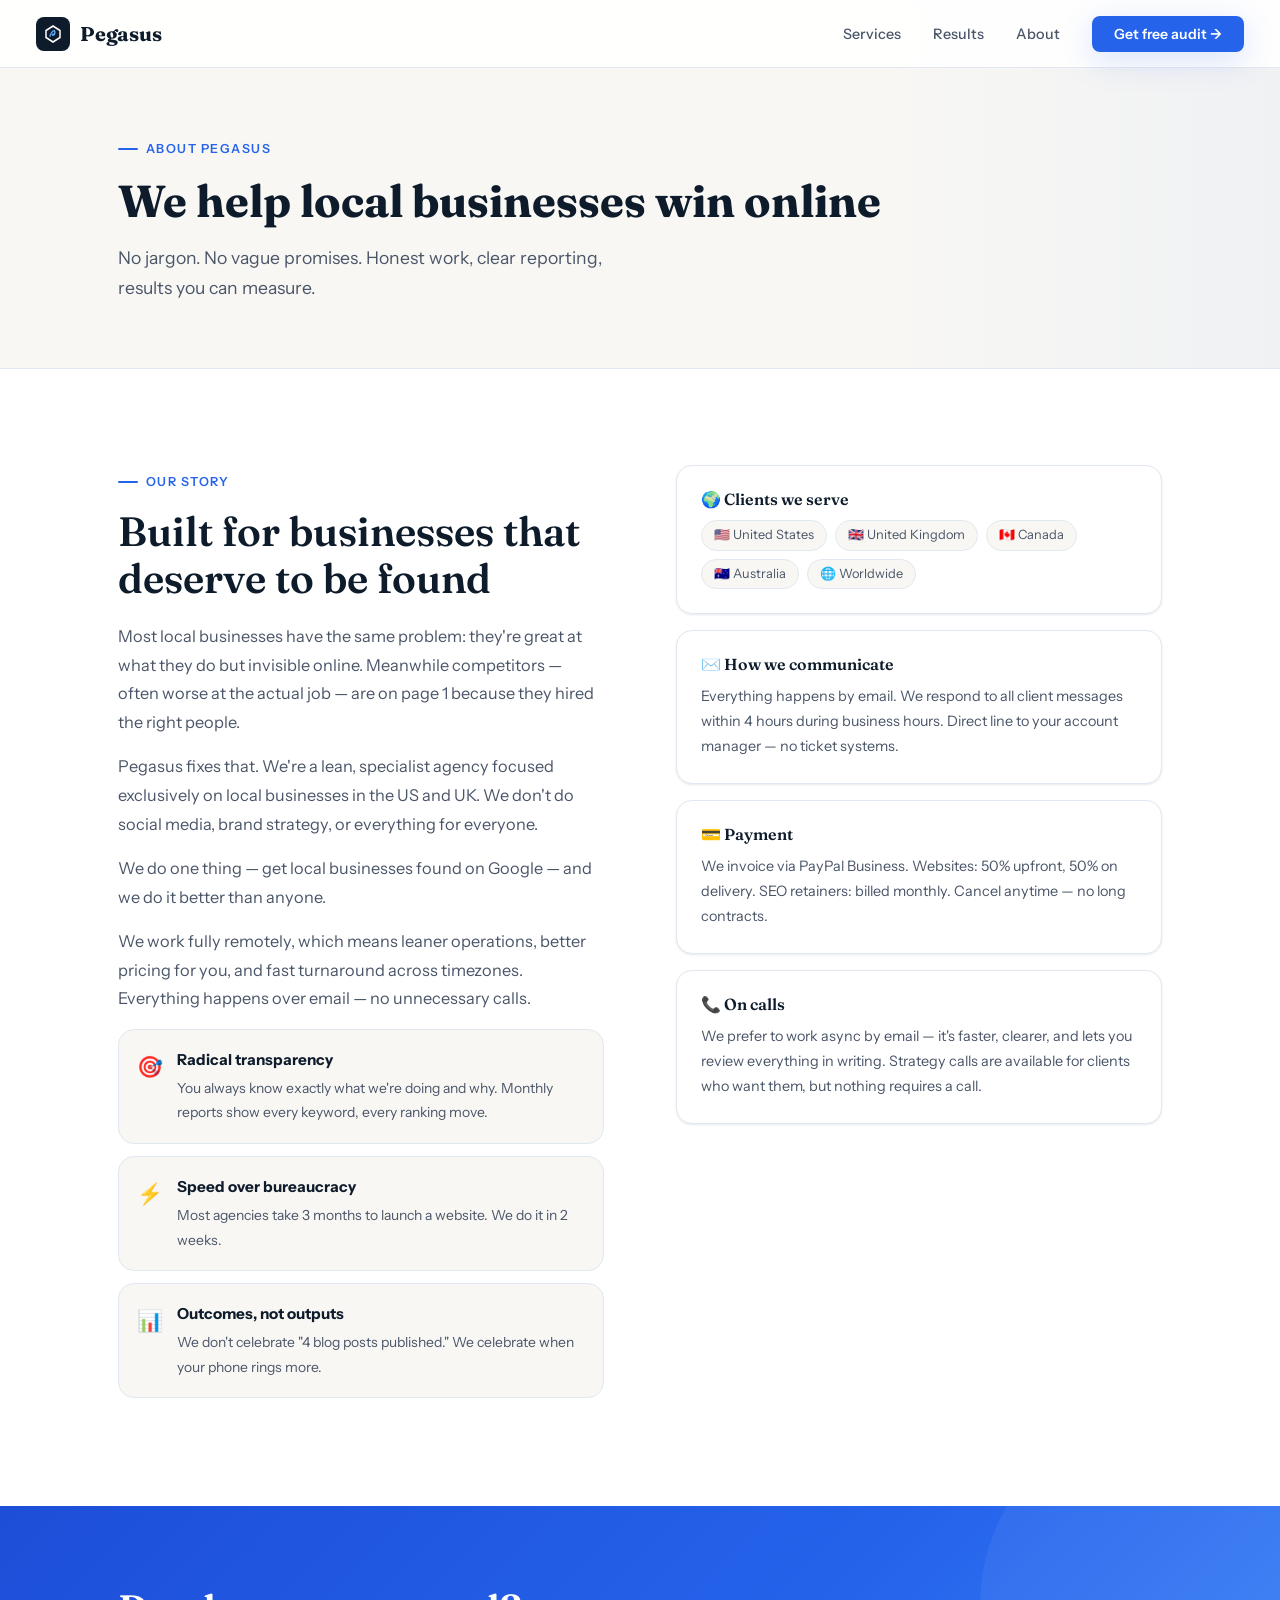
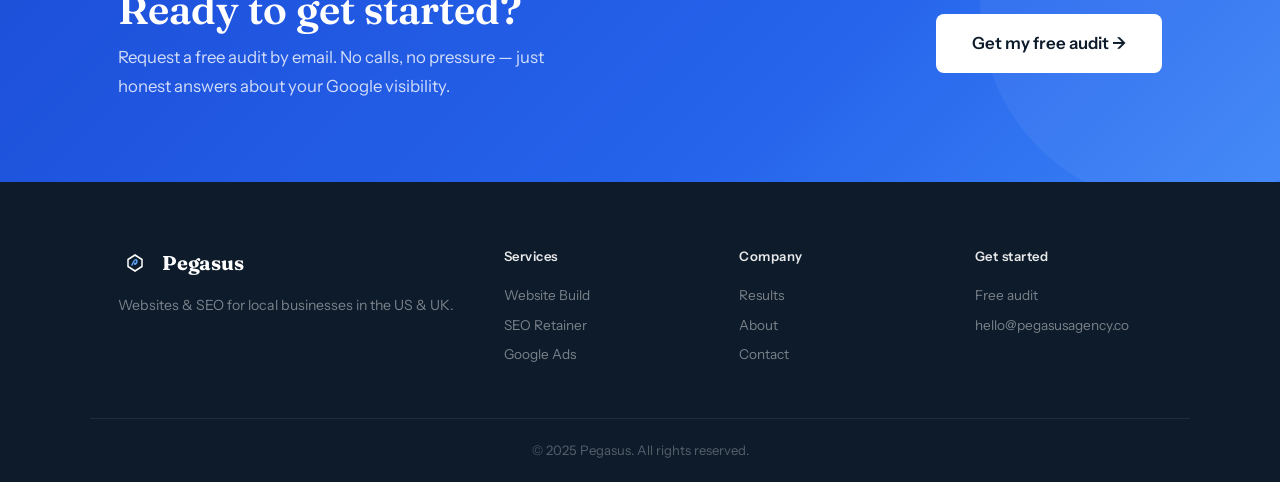
==== about.html @ aa085493 "Add files via upload" ====
<!DOCTYPE html>
<html lang="en">
<head>
  <meta charset="UTF-8" /><meta name="viewport" content="width=device-width, initial-scale=1.0" />
  <title>About — Pegasus</title>
  <link rel="preconnect" href="https://fonts.googleapis.com" /><link rel="preconnect" href="https://fonts.gstatic.com" crossorigin />
  <link href="https://fonts.googleapis.com/css2?family=Fraunces:ital,opsz,wght@0,9..144,400;0,9..144,600;0,9..144,700;1,9..144,400&family=Instrument+Sans:wght@400;500;600;700&display=swap" rel="stylesheet" />
  <link rel="stylesheet" href="css/style.css" />
</head>
<body>
<nav class="nav" id="nav"><a href="index.html" class="nav-logo"><div class="logo-mark"><svg width="20" height="20" viewBox="0 0 20 20" fill="none"><path d="M10 2L17 6.5V13.5L10 18L3 13.5V6.5L10 2Z" stroke="white" stroke-width="1.5" fill="none"/><path d="M7 12C7 12 8.5 8 10 7C11.5 6 12.5 8 11.5 10C10.5 12 9 11.5 10 10" stroke="#60a5fa" stroke-width="1.5" stroke-linecap="round" fill="none"/></svg></div>Pegasus</a><ul class="nav-links"><li><a href="services.html">Services</a></li><li><a href="results.html">Results</a></li><li><a href="about.html">About</a></li><li><a href="contact.html" class="nav-cta">Get free audit →</a></li></ul><button class="nav-burger" id="burger"><span></span><span></span><span></span></button></nav>
<div class="mobile-menu" id="mobileMenu"><a href="services.html">Services</a><a href="results.html">Results</a><a href="about.html">About</a><a href="contact.html">Get free audit →</a></div>

<section class="page-hero"><div class="container"><span class="overline">About Pegasus</span><h1>We help local businesses win online</h1><p>No jargon. No vague promises. Honest work, clear reporting, results you can measure.</p></div></section>

<section class="section"><div class="container">
<div class="about-grid">
  <div class="about-text fade-in">
    <span class="overline">Our story</span>
    <h2>Built for businesses that deserve to be found</h2>
    <p>Most local businesses have the same problem: they're great at what they do but invisible online. Meanwhile competitors — often worse at the actual job — are on page 1 because they hired the right people.</p>
    <p>Pegasus fixes that. We're a lean, specialist agency focused exclusively on local businesses in the US and UK. We don't do social media, brand strategy, or everything for everyone.</p>
    <p>We do one thing — get local businesses found on Google — and we do it better than anyone.</p>
    <p>We work fully remotely, which means leaner operations, better pricing for you, and fast turnaround across timezones. Everything happens over email — no unnecessary calls.</p>
    <div class="value-card"><div class="value-icon">🎯</div><div><strong>Radical transparency</strong><p>You always know exactly what we're doing and why. Monthly reports show every keyword, every ranking move.</p></div></div>
    <div class="value-card"><div class="value-icon">⚡</div><div><strong>Speed over bureaucracy</strong><p>Most agencies take 3 months to launch a website. We do it in 2 weeks.</p></div></div>
    <div class="value-card"><div class="value-icon">📊</div><div><strong>Outcomes, not outputs</strong><p>We don't celebrate "4 blog posts published." We celebrate when your phone rings more.</p></div></div>
  </div>
  <div class="about-cards fade-in">
    <div class="about-info-card"><h3>🌍 Clients we serve</h3><div class="loc-tags"><span class="loc-tag">🇺🇸 United States</span><span class="loc-tag">🇬🇧 United Kingdom</span><span class="loc-tag">🇨🇦 Canada</span><span class="loc-tag">🇦🇺 Australia</span><span class="loc-tag">🌐 Worldwide</span></div></div>
    <div class="about-info-card"><h3>✉️ How we communicate</h3><p>Everything happens by email. We respond to all client messages within 4 hours during business hours. Direct line to your account manager — no ticket systems.</p></div>
    <div class="about-info-card"><h3>💳 Payment</h3><p>We invoice via PayPal Business. Websites: 50% upfront, 50% on delivery. SEO retainers: billed monthly. Cancel anytime — no long contracts.</p></div>
    <div class="about-info-card"><h3>📞 On calls</h3><p>We prefer to work async by email — it's faster, clearer, and lets you review everything in writing. Strategy calls are available for clients who want them, but nothing requires a call.</p></div>
  </div>
</div>
</div></section>

<section class="cta-section"><div class="container cta-inner"><div class="cta-text"><h2>Ready to get started?</h2><p>Request a free audit by email. No calls, no pressure — just honest answers about your Google visibility.</p></div><a href="contact.html" class="btn btn-white btn-lg">Get my free audit →</a></div></section>
<footer class="footer"><div class="container footer-inner"><div class="footer-brand"><a href="index.html" class="nav-logo"><div class="logo-mark"><svg width="20" height="20" viewBox="0 0 20 20" fill="none"><path d="M10 2L17 6.5V13.5L10 18L3 13.5V6.5L10 2Z" stroke="white" stroke-width="1.5" fill="none"/><path d="M7 12C7 12 8.5 8 10 7C11.5 6 12.5 8 11.5 10C10.5 12 9 11.5 10 10" stroke="#60a5fa" stroke-width="1.5" stroke-linecap="round" fill="none"/></svg></div>Pegasus</a><p style="margin-top:12px;">Websites &amp; SEO for local businesses in the US &amp; UK.</p></div><div class="footer-col"><strong>Services</strong><a href="services.html#website">Website Build</a><a href="services.html#seo">SEO Retainer</a><a href="services.html#ads">Google Ads</a></div><div class="footer-col"><strong>Company</strong><a href="results.html">Results</a><a href="about.html">About</a><a href="contact.html">Contact</a></div><div class="footer-col"><strong>Get started</strong><a href="contact.html">Free audit</a><a href="mailto:hello@pegasusagency.co">hello@pegasusagency.co</a></div></div><div class="footer-bottom"><p>© 2025 Pegasus. All rights reserved.</p></div></footer>
<script src="js/main.js"></script>
</body></html>
---- css/style.css ----
/* ============================================
   PEGASUS — Complete Redesign
   Direction: Clean editorial / SaaS-grade trust
   Fonts: Fraunces (display) + Instrument Sans (body)
   Palette: White base, deep navy, electric blue
============================================ */

:root {
  /* Core palette */
  --white:   #ffffff;
  --off:     #f8f7f4;
  --off2:    #f0efe9;
  --navy:    #0d1b2a;
  --navy2:   #1a2d42;
  --navy3:   #243b55;
  --blue:    #2563eb;
  --blue-l:  #3b82f6;
  --blue-d:  #1d4ed8;
  --blue-bg: #eff6ff;
  --text:    #0d1b2a;
  --text2:   #4a5568;
  --text3:   #718096;
  --border:  #e2e8f0;
  --border2: #cbd5e0;
  --green:   #059669;
  --green-bg:#ecfdf5;

  /* Typography */
  --head: 'Fraunces', Georgia, serif;
  --body: 'Instrument Sans', 'DM Sans', sans-serif;

  /* Spacing / shape */
  --r:   8px;
  --r-lg:16px;
  --r-xl:24px;
  --nav-h: 68px;
  --max: 1100px;

  /* Shadows */
  --shadow-sm: 0 1px 3px rgba(13,27,42,0.06), 0 1px 2px rgba(13,27,42,0.04);
  --shadow:    0 4px 16px rgba(13,27,42,0.08), 0 2px 6px rgba(13,27,42,0.04);
  --shadow-lg: 0 20px 48px rgba(13,27,42,0.12), 0 8px 16px rgba(13,27,42,0.06);
  --shadow-blue: 0 8px 32px rgba(37,99,235,0.18);
}

*, *::before, *::after { box-sizing: border-box; margin: 0; padding: 0; }
html { scroll-behavior: smooth; }
body {
  background: var(--white);
  color: var(--text);
  font-family: var(--body);
  font-size: 16px;
  line-height: 1.6;
  -webkit-font-smoothing: antialiased;
  overflow-x: hidden;
}

h1,h2,h3,h4 { font-family: var(--head); font-weight: 600; line-height: 1.15; color: var(--navy); }
h1 { font-size: clamp(2.6rem, 5vw, 4rem); font-weight: 700; }
h2 { font-size: clamp(1.9rem, 3.2vw, 2.6rem); }
h3 { font-size: 1.15rem; font-weight: 600; }
p  { color: var(--text2); line-height: 1.75; }
a  { color: inherit; text-decoration: none; }
ul { list-style: none; }
em { font-style: italic; color: var(--blue); }

.container { max-width: var(--max); margin: 0 auto; padding: 0 28px; }
.section    { padding: 96px 0; }
.overline {
  display: inline-flex; align-items: center; gap: 8px;
  font-family: var(--body); font-size: 0.78rem; font-weight: 600;
  letter-spacing: 0.12em; text-transform: uppercase;
  color: var(--blue); margin-bottom: 16px;
}
.overline::before {
  content: ''; display: block; width: 20px; height: 2px;
  background: var(--blue); border-radius: 2px;
}

/* ========================
   NAV
======================== */
.nav {
  position: fixed; top: 0; left: 0; right: 0; z-index: 100;
  height: var(--nav-h);
  display: flex; align-items: center; justify-content: space-between;
  padding: 0 36px;
  background: rgba(255,255,255,0.9);
  backdrop-filter: blur(16px);
  border-bottom: 1px solid var(--border);
  transition: box-shadow 0.3s;
}
.nav.scrolled { box-shadow: var(--shadow); }

.nav-logo {
  display: flex; align-items: center; gap: 10px;
  font-family: var(--head); font-size: 1.25rem; font-weight: 700;
  color: var(--navy); letter-spacing: -0.01em;
}
.logo-mark {
  width: 34px; height: 34px;
  background: var(--navy);
  border-radius: 8px;
  display: flex; align-items: center; justify-content: center;
}

.nav-links {
  display: flex; align-items: center; gap: 32px;
}
.nav-links a {
  font-size: 0.9rem; font-weight: 500; color: var(--text2);
  transition: color 0.2s; padding: 4px 0;
  position: relative;
}
.nav-links a::after {
  content: ''; position: absolute; bottom: -2px; left: 0; right: 0;
  height: 2px; background: var(--blue); border-radius: 2px;
  transform: scaleX(0); transition: transform 0.2s;
}
.nav-links a:hover { color: var(--navy); }
.nav-links a:hover::after { transform: scaleX(1); }

.nav-cta {
  background: var(--blue) !important;
  color: #fff !important;
  font-weight: 600 !important;
  padding: 9px 22px !important;
  border-radius: var(--r) !important;
  font-size: 0.88rem !important;
  transition: background 0.2s, transform 0.15s, box-shadow 0.2s !important;
  box-shadow: var(--shadow-blue);
}
.nav-cta:hover {
  background: var(--blue-d) !important;
  transform: translateY(-1px) !important;
  box-shadow: 0 12px 40px rgba(37,99,235,0.25) !important;
}
.nav-cta::after { display: none !important; }

.nav-burger {
  display: none; flex-direction: column; gap: 5px;
  background: none; border: none; cursor: pointer; padding: 6px;
}
.nav-burger span { display: block; width: 22px; height: 1.5px; background: var(--navy); transition: all 0.3s; }

.mobile-menu {
  position: fixed; top: var(--nav-h); left: 0; right: 0; z-index: 99;
  background: var(--white); border-bottom: 1px solid var(--border);
  padding: 16px 28px 24px;
  transform: translateY(-110%); opacity: 0;
  transition: all 0.3s; pointer-events: none;
}
.mobile-menu.open { transform: translateY(0); opacity: 1; pointer-events: auto; }
.mobile-menu a {
  display: block; padding: 12px 0; font-size: 1rem; font-weight: 500;
  color: var(--text2); border-bottom: 1px solid var(--border); transition: color 0.2s;
}
.mobile-menu a:last-child { border: none; color: var(--blue); font-weight: 600; }

/* ========================
   BUTTONS
======================== */
.btn {
  display: inline-flex; align-items: center; gap: 6px;
  font-family: var(--body); font-size: 0.95rem; font-weight: 600;
  padding: 13px 28px; border-radius: var(--r);
  cursor: pointer; transition: all 0.2s; border: none; white-space: nowrap;
}
.btn-primary {
  background: var(--blue); color: #fff;
  box-shadow: var(--shadow-blue);
}
.btn-primary:hover {
  background: var(--blue-d); transform: translateY(-2px);
  box-shadow: 0 12px 40px rgba(37,99,235,0.28);
}
.btn-outline {
  background: transparent; color: var(--navy);
  border: 1.5px solid var(--border2);
}
.btn-outline:hover { border-color: var(--blue); color: var(--blue); background: var(--blue-bg); }
.btn-lg { padding: 16px 36px; font-size: 1.05rem; }
.btn-white { background: var(--white); color: var(--navy); }
.btn-white:hover { background: var(--off); transform: translateY(-1px); box-shadow: var(--shadow); }

/* ========================
   HERO
======================== */
.hero {
  padding-top: var(--nav-h);
  background: var(--white);
  position: relative;
  overflow: hidden;
}

/* Subtle dot-grid background */
.hero::before {
  content: '';
  position: absolute; inset: 0;
  background-image: radial-gradient(circle, #cbd5e0 1px, transparent 1px);
  background-size: 28px 28px;
  opacity: 0.45;
  pointer-events: none;
}

/* Blue glow top-right */
.hero::after {
  content: '';
  position: absolute; top: -120px; right: -80px;
  width: 560px; height: 560px;
  background: radial-gradient(circle, rgba(37,99,235,0.07) 0%, transparent 70%);
  pointer-events: none;
}

.hero-inner {
  position: relative; z-index: 1;
  display: grid; grid-template-columns: 1fr 1fr;
  gap: 64px; align-items: center;
  padding: 80px 0 96px;
}

.hero-left {}

.hero-badge {
  display: inline-flex; align-items: center; gap: 8px;
  background: var(--green-bg);
  border: 1px solid rgba(5,150,105,0.2);
  color: var(--green);
  font-size: 0.8rem; font-weight: 600;
  padding: 5px 12px; border-radius: 100px;
  margin-bottom: 28px;
  animation: fadeUp 0.5s ease both;
}
.badge-pulse {
  width: 7px; height: 7px; border-radius: 50%; background: var(--green);
  animation: pulse-dot 2s ease-in-out infinite;
}
@keyframes pulse-dot { 0%,100%{opacity:1;transform:scale(1)} 50%{opacity:0.5;transform:scale(0.8)} }

.hero-h1 {
  margin-bottom: 20px;
  animation: fadeUp 0.5s ease 0.08s both;
  letter-spacing: -0.02em;
}
.hero-h1 .line-accent {
  color: var(--blue);
  display: block;
}

.hero-sub {
  font-size: 1.12rem; color: var(--text2); line-height: 1.8;
  margin-bottom: 36px; max-width: 460px;
  animation: fadeUp 0.5s ease 0.16s both;
}

.hero-actions {
  display: flex; align-items: center; gap: 14px; flex-wrap: wrap;
  margin-bottom: 48px;
  animation: fadeUp 0.5s ease 0.24s both;
}

.hero-trust {
  display: flex; align-items: center; gap: 12px;
  animation: fadeUp 0.5s ease 0.32s both;
}
.trust-faces {
  display: flex;
}
.trust-face {
  width: 30px; height: 30px; border-radius: 50%;
  border: 2px solid var(--white);
  background: var(--off2);
  display: flex; align-items: center; justify-content: center;
  font-size: 0.7rem; font-weight: 700; color: var(--navy3);
  margin-left: -8px;
}
.trust-face:first-child { margin-left: 0; }
.trust-text { font-size: 0.84rem; color: var(--text3); }
.trust-text strong { color: var(--navy); }
.trust-stars { color: #f59e0b; font-size: 0.78rem; letter-spacing: 1px; }

/* Hero right: fake browser mockup */
.hero-right {
  animation: fadeUp 0.5s ease 0.2s both;
}

.browser-mockup {
  background: var(--white);
  border: 1px solid var(--border);
  border-radius: var(--r-xl);
  box-shadow: var(--shadow-lg);
  overflow: hidden;
}
.browser-bar {
  background: var(--off2);
  padding: 12px 16px;
  display: flex; align-items: center; gap: 10px;
  border-bottom: 1px solid var(--border);
}
.browser-dots { display: flex; gap: 6px; }
.browser-dots span {
  width: 11px; height: 11px; border-radius: 50%;
}
.browser-dots span:nth-child(1) { background: #fc5f5a; }
.browser-dots span:nth-child(2) { background: #fdbc40; }
.browser-dots span:nth-child(3) { background: #33c748; }
.browser-url {
  flex: 1; background: var(--white);
  border: 1px solid var(--border); border-radius: 6px;
  padding: 5px 12px; font-size: 0.78rem; color: var(--text3);
  font-family: var(--body);
}

.browser-content { padding: 0; }

/* Google SERP preview inside browser */
.serp {
  padding: 20px 20px 8px;
}
.serp-search-bar {
  display: flex; align-items: center; gap: 10px;
  background: var(--white); border: 2px solid var(--blue);
  border-radius: 100px; padding: 9px 18px; margin-bottom: 20px;
  box-shadow: 0 2px 8px rgba(37,99,235,0.12);
}
.serp-search-icon { color: var(--blue); font-size: 0.9rem; }
.serp-search-text { font-size: 0.88rem; color: var(--navy); font-weight: 500; }

.serp-label { font-size: 0.72rem; color: var(--text3); margin-bottom: 10px; font-family: var(--body); }

.serp-result {
  padding: 12px 0;
  border-bottom: 1px solid var(--off2);
  position: relative;
}
.serp-result:last-child { border-bottom: none; }
.serp-result-num { 
  position: absolute; right: 0; top: 14px;
  font-size: 0.75rem; font-weight: 700; color: var(--text3);
  font-family: var(--body);
}
.serp-url { font-size: 0.72rem; color: var(--text3); margin-bottom: 3px; }
.serp-title { font-size: 0.9rem; font-weight: 600; color: var(--blue); margin-bottom: 4px; line-height: 1.3; }
.serp-snippet { font-size: 0.77rem; color: var(--text3); line-height: 1.5; }
.serp-result.serp-result--you .serp-title { color: var(--green); }
.serp-result.serp-result--you { background: var(--green-bg); margin: 0 -20px; padding: 12px 20px; border-radius: 8px; border: none; }
.serp-result--you .serp-result-num { color: var(--green); }
.you-badge {
  display: inline-block; background: var(--green); color: #fff;
  font-size: 0.65rem; font-weight: 700; padding: 1px 7px; border-radius: 4px;
  margin-left: 6px; vertical-align: middle;
}

/* Stats strip below browser */
.hero-stats {
  display: grid; grid-template-columns: repeat(3, 1fr);
  gap: 1px; background: var(--border);
  border: 1px solid var(--border); border-radius: var(--r-lg);
  overflow: hidden; margin-top: 20px;
}
.hero-stat {
  background: var(--white); padding: 16px 20px; text-align: center;
}
.hero-stat-num {
  font-family: var(--head); font-size: 1.7rem; font-weight: 700;
  color: var(--navy); line-height: 1; margin-bottom: 4px;
}
.hero-stat-label { font-size: 0.78rem; color: var(--text3); }

/* ========================
   SOCIAL PROOF TICKER
======================== */
.ticker {
  background: var(--navy);
  padding: 14px 0;
  overflow: hidden;
  white-space: nowrap;
}
.ticker-track {
  display: inline-flex; gap: 0;
  animation: ticker 28s linear infinite;
}
.ticker-item {
  display: inline-flex; align-items: center; gap: 8px;
  font-size: 0.82rem; color: rgba(255,255,255,0.65);
  padding: 0 40px;
  font-family: var(--body);
}
.ticker-item strong { color: rgba(255,255,255,0.9); font-weight: 600; }
.ticker-dot { width: 4px; height: 4px; border-radius: 50%; background: var(--blue); flex-shrink: 0; }
@keyframes ticker { 0%{transform:translateX(0)} 100%{transform:translateX(-50%)} }

/* ========================
   PROBLEM SECTION
======================== */
.problem-section { background: var(--off); }

.problem-grid {
  display: grid; grid-template-columns: 1fr 1fr;
  gap: 72px; align-items: center;
}
.problem-text h2 { margin-bottom: 20px; }
.problem-text p { margin-bottom: 18px; font-size: 1.02rem; }
.problem-text .btn { margin-top: 8px; }

.problem-cards { display: flex; flex-direction: column; gap: 14px; }
.problem-card {
  background: var(--white);
  border: 1px solid var(--border);
  border-radius: var(--r-lg);
  padding: 22px 24px;
  display: flex; gap: 16px; align-items: flex-start;
  box-shadow: var(--shadow-sm);
  transition: border-color 0.2s, box-shadow 0.2s, transform 0.2s;
  opacity: 0; transform: translateX(20px);
}
.problem-card.visible { opacity: 1; transform: translateX(0); transition: opacity 0.5s ease, transform 0.5s ease, border-color 0.2s, box-shadow 0.2s; }
.problem-card:hover { border-color: var(--blue); box-shadow: var(--shadow); transform: translateX(4px); }
.problem-icon-wrap {
  width: 40px; height: 40px; border-radius: 10px; flex-shrink: 0;
  display: flex; align-items: center; justify-content: center;
  font-size: 1.1rem; background: var(--off);
}
.problem-card h3 { font-family: var(--body); font-size: 0.95rem; font-weight: 700; color: var(--navy); margin-bottom: 4px; }
.problem-card p  { font-size: 0.88rem; color: var(--text3); line-height: 1.6; margin: 0; }

/* ========================
   SERVICES
======================== */
.services-grid {
  display: grid; grid-template-columns: repeat(3, 1fr);
  gap: 20px;
}
.service-card {
  background: var(--white);
  border: 1px solid var(--border);
  border-radius: var(--r-xl);
  padding: 32px 28px;
  position: relative;
  transition: border-color 0.2s, box-shadow 0.2s, transform 0.2s;
  box-shadow: var(--shadow-sm);
}
.service-card:hover { border-color: var(--blue); box-shadow: var(--shadow); transform: translateY(-4px); }

.service-card--featured {
  border-color: var(--blue);
  box-shadow: 0 0 0 3px rgba(37,99,235,0.08), var(--shadow);
}
.service-badge {
  display: inline-block;
  background: var(--blue); color: #fff;
  font-size: 0.7rem; font-weight: 700; letter-spacing: 0.08em; text-transform: uppercase;
  padding: 3px 10px; border-radius: 100px; margin-bottom: 20px;
}
.service-icon {
  width: 48px; height: 48px; border-radius: var(--r-lg);
  background: var(--blue-bg); display: flex; align-items: center; justify-content: center;
  font-size: 1.3rem; margin-bottom: 16px;
}
.service-card--featured .service-icon { background: var(--blue); }
.service-card h3 { font-family: var(--head); font-size: 1.2rem; color: var(--navy); margin-bottom: 10px; }
.service-card p  { font-size: 0.92rem; color: var(--text2); margin-bottom: 20px; line-height: 1.7; }
.service-price   { font-family: var(--head); font-size: 1.6rem; font-weight: 700; color: var(--navy); margin-bottom: 20px; }
.service-price span { font-size: 1rem; font-weight: 400; color: var(--text3); }
.service-list { margin-bottom: 28px; display: flex; flex-direction: column; gap: 8px; }
.service-list li {
  display: flex; align-items: center; gap: 8px;
  font-size: 0.87rem; color: var(--text2); padding: 6px 0;
  border-bottom: 1px solid var(--off2);
}
.service-list li:last-child { border: none; }
.check { 
  width: 18px; height: 18px; border-radius: 50%;
  background: var(--green-bg); flex-shrink: 0;
  display: flex; align-items: center; justify-content: center;
  font-size: 0.65rem; color: var(--green); font-weight: 700;
}
.service-link {
  font-size: 0.9rem; font-weight: 600; color: var(--blue);
  display: inline-flex; align-items: center; gap: 4px; transition: gap 0.2s;
}
.service-link:hover { gap: 8px; }

/* ========================
   NICHES
======================== */
.niches-section { background: var(--off); }
.niches-flex { display: flex; flex-wrap: wrap; gap: 10px; justify-content: center; margin-top: 40px; }
.niche-tag {
  background: var(--white); border: 1px solid var(--border);
  border-radius: 100px; padding: 8px 18px;
  font-size: 0.88rem; font-weight: 500; color: var(--text2);
  transition: all 0.2s; cursor: default;
  box-shadow: var(--shadow-sm);
}
.niche-tag:hover { border-color: var(--blue); color: var(--blue); background: var(--blue-bg); transform: translateY(-2px); }

/* ========================
   PROCESS
======================== */
.process-grid {
  display: grid; grid-template-columns: repeat(4, 1fr);
  gap: 0; position: relative;
}
.process-grid::before {
  content: '';
  position: absolute; top: 36px; left: 10%; right: 10%; height: 2px;
  background: linear-gradient(to right, var(--blue), var(--blue-l));
  border-radius: 2px; z-index: 0;
}
.process-step {
  position: relative; z-index: 1; text-align: center; padding: 0 16px;
}
.step-circle {
  width: 72px; height: 72px; border-radius: 50%;
  background: var(--white); border: 2px solid var(--blue);
  display: flex; align-items: center; justify-content: center;
  margin: 0 auto 20px;
  font-family: var(--head); font-size: 1.3rem; font-weight: 700; color: var(--blue);
  box-shadow: 0 0 0 6px var(--white), var(--shadow-sm);
}
.process-step h3 { font-size: 1rem; color: var(--navy); margin-bottom: 8px; }
.process-step p  { font-size: 0.87rem; color: var(--text3); line-height: 1.6; margin: 0; }

/* ========================
   TESTIMONIALS
======================== */
.testi-section { background: var(--navy); }
.testi-section .section-header h2,
.testi-section .overline { color: var(--white); }
.testi-section .overline { color: var(--blue-l); }
.testi-section .overline::before { background: var(--blue-l); }
.testi-grid { display: grid; grid-template-columns: repeat(3, 1fr); gap: 20px; }
.testi-card {
  background: rgba(255,255,255,0.05); border: 1px solid rgba(255,255,255,0.1);
  border-radius: var(--r-xl); padding: 28px;
  transition: background 0.2s, border-color 0.2s;
}
.testi-card:hover { background: rgba(255,255,255,0.08); border-color: rgba(37,99,235,0.4); }
.testi-stars { color: #f59e0b; font-size: 0.9rem; letter-spacing: 2px; margin-bottom: 16px; }
.testi-card blockquote {
  font-size: 0.95rem; color: rgba(255,255,255,0.8); line-height: 1.8;
  font-style: italic; padding: 0; border: none; margin: 0 0 20px;
}
.testi-author { display: flex; align-items: center; gap: 10px; padding-top: 16px; border-top: 1px solid rgba(255,255,255,0.08); }
.testi-avatar {
  width: 38px; height: 38px; border-radius: 50%;
  background: rgba(37,99,235,0.3); border: 1px solid rgba(37,99,235,0.5);
  display: flex; align-items: center; justify-content: center;
  font-size: 0.75rem; font-weight: 700; color: var(--blue-l); flex-shrink: 0;
}
.testi-author strong { display: block; font-size: 0.9rem; color: var(--white); }
.testi-author span  { font-size: 0.78rem; color: rgba(255,255,255,0.45); }

/* ========================
   CTA BANNER
======================== */
.cta-section {
  background: linear-gradient(135deg, var(--blue-d) 0%, var(--blue) 60%, var(--blue-l) 100%);
  padding: 80px 0; position: relative; overflow: hidden;
}
.cta-section::before {
  content: '';
  position: absolute; top: -100px; right: -100px;
  width: 400px; height: 400px;
  background: rgba(255,255,255,0.05);
  border-radius: 50%;
}
.cta-inner {
  display: flex; align-items: center; justify-content: space-between;
  gap: 48px; position: relative; z-index: 1;
}
.cta-text h2 { color: var(--white); margin-bottom: 10px; }
.cta-text p  { color: rgba(255,255,255,0.8); font-size: 1.05rem; max-width: 480px; margin: 0; }

/* ========================
   SECTION HEADERS
======================== */
.section-header { max-width: 560px; margin: 0 auto 56px; text-align: center; }
.section-header h2 { margin-bottom: 14px; }
.section-header p  { font-size: 1.05rem; color: var(--text2); margin: 0; }
.section-header .overline { justify-content: center; }

/* ========================
   FOOTER
======================== */
.footer {
  background: var(--navy);
  padding: 64px 0 0;
}
.footer-inner {
  display: grid; grid-template-columns: 1.8fr 1fr 1fr 1fr;
  gap: 48px; padding-bottom: 48px;
  border-bottom: 1px solid rgba(255,255,255,0.08);
}
.footer-brand .nav-logo { color: var(--white); margin-bottom: 14px; }
.footer-brand p { font-size: 0.88rem; color: rgba(255,255,255,0.45); line-height: 1.7; margin: 0; }
.footer-col strong { display: block; font-size: 0.82rem; font-weight: 600; color: rgba(255,255,255,0.9); margin-bottom: 14px; letter-spacing: 0.04em; }
.footer-col a { display: block; font-size: 0.85rem; color: rgba(255,255,255,0.45); padding: 4px 0; transition: color 0.2s; }
.footer-col a:hover { color: var(--white); }
.footer-bottom { padding: 20px 0; text-align: center; }
.footer-bottom p { font-size: 0.82rem; color: rgba(255,255,255,0.3); margin: 0; }

/* ========================
   PAGE HERO (inner pages)
======================== */
.page-hero {
  padding: calc(var(--nav-h) + 64px) 0 64px;
  background: var(--off);
  border-bottom: 1px solid var(--border);
  position: relative; overflow: hidden;
}
.page-hero::after {
  content: '';
  position: absolute; top: 0; right: 0; bottom: 0;
  width: 400px;
  background: linear-gradient(to left, rgba(37,99,235,0.04), transparent);
}
.page-hero .overline { justify-content: flex-start; }
.page-hero h1 { font-size: clamp(1.8rem, 3.5vw, 2.8rem); margin-bottom: 16px; }
.page-hero p  { font-size: 1.1rem; max-width: 520px; margin: 0; }

/* ========================
   SERVICES PAGE
======================== */
.service-block {
  display: grid; grid-template-columns: 1fr 1fr;
  gap: 72px; align-items: center;
  padding: 72px 0; border-bottom: 1px solid var(--border);
}
.service-block:last-child { border-bottom: none; }
.service-block.flip { direction: rtl; }
.service-block.flip > * { direction: ltr; }
.service-detail-box {
  background: var(--off); border: 1px solid var(--border);
  border-radius: var(--r-xl); padding: 32px; box-shadow: var(--shadow-sm);
}
.feature-row {
  display: flex; gap: 14px; align-items: flex-start;
  padding: 14px 0; border-bottom: 1px solid var(--border);
}
.feature-row:last-child { border-bottom: none; }
.feat-check {
  width: 24px; height: 24px; border-radius: 50%; flex-shrink: 0;
  background: var(--green-bg); border: 1px solid rgba(5,150,105,0.2);
  display: flex; align-items: center; justify-content: center;
  font-size: 0.7rem; color: var(--green); font-weight: 700; margin-top: 2px;
}
.feature-row strong { display: block; font-size: 0.93rem; color: var(--navy); margin-bottom: 3px; }
.feature-row span   { font-size: 0.85rem; color: var(--text3); line-height: 1.5; }

/* ========================
   RESULTS PAGE
======================== */
.results-grid { display: grid; grid-template-columns: repeat(3,1fr); gap: 20px; }
.result-card {
  background: var(--white); border: 1px solid var(--border);
  border-radius: var(--r-xl); padding: 28px; box-shadow: var(--shadow-sm);
  transition: border-color 0.2s, box-shadow 0.2s, transform 0.2s;
}
.result-card:hover { border-color: var(--blue); box-shadow: var(--shadow); transform: translateY(-4px); }
.result-head { display: flex; align-items: center; gap: 12px; margin-bottom: 20px; padding-bottom: 16px; border-bottom: 1px solid var(--border); }
.result-av {
  width: 42px; height: 42px; border-radius: 10px;
  background: var(--blue-bg); border: 1px solid rgba(37,99,235,0.15);
  display: flex; align-items: center; justify-content: center;
  font-size: 0.78rem; font-weight: 700; color: var(--blue); flex-shrink: 0;
}
.result-head strong { display: block; font-size: 0.92rem; color: var(--navy); }
.result-head span   { font-size: 0.78rem; color: var(--text3); }
.result-stats { display: grid; grid-template-columns: 1fr 1fr; gap: 10px; margin-bottom: 18px; }
.r-stat {
  background: var(--off); border-radius: var(--r); padding: 12px; text-align: center;
}
.r-stat strong { display: block; font-family: var(--head); font-size: 1.4rem; font-weight: 700; color: var(--navy); line-height: 1; margin-bottom: 4px; }
.r-stat span   { font-size: 0.72rem; color: var(--text3); }
.result-quote  { font-size: 0.87rem; color: var(--text2); font-style: italic; line-height: 1.65; margin: 0; }

/* ========================
   ABOUT PAGE
======================== */
.about-grid { display: grid; grid-template-columns: 1fr 1fr; gap: 72px; align-items: start; }
.about-text h2 { margin-bottom: 20px; }
.about-text p  { margin-bottom: 16px; font-size: 1.02rem; }
.value-card {
  display: flex; gap: 14px; padding: 18px; border-radius: var(--r-lg);
  background: var(--off); border: 1px solid var(--border); margin-bottom: 12px;
}
.value-icon { font-size: 1.3rem; flex-shrink: 0; margin-top: 2px; }
.value-card strong { display: block; font-size: 0.95rem; color: var(--navy); margin-bottom: 4px; }
.value-card p { font-size: 0.87rem; margin: 0; }
.about-cards { display: flex; flex-direction: column; gap: 16px; }
.about-info-card {
  background: var(--white); border: 1px solid var(--border);
  border-radius: var(--r-lg); padding: 24px; box-shadow: var(--shadow-sm);
}
.about-info-card h3 { font-size: 1rem; color: var(--navy); margin-bottom: 10px; }
.about-info-card p  { font-size: 0.9rem; margin: 0; }
.loc-tags { display: flex; flex-wrap: wrap; gap: 8px; margin-top: 12px; }
.loc-tag {
  background: var(--off); border: 1px solid var(--border);
  border-radius: 100px; padding: 4px 12px;
  font-size: 0.8rem; color: var(--text2);
}

/* ========================
   CONTACT PAGE
======================== */
.contact-grid { display: grid; grid-template-columns: 1fr 1.3fr; gap: 64px; align-items: start; }
.contact-info h2 { margin-bottom: 16px; }
.contact-info > p { margin-bottom: 28px; font-size: 1.02rem; }
.contact-points { display: flex; flex-direction: column; gap: 12px; margin-bottom: 32px; }
.cp {
  display: flex; gap: 14px; padding: 16px;
  background: var(--white); border: 1px solid var(--border);
  border-radius: var(--r-lg); box-shadow: var(--shadow-sm);
}
.cp-icon {
  width: 38px; height: 38px; border-radius: var(--r); flex-shrink: 0;
  background: var(--blue-bg); display: flex; align-items: center; justify-content: center; font-size: 1rem;
}
.cp strong { display: block; font-size: 0.9rem; color: var(--navy); margin-bottom: 2px; }
.cp span   { font-size: 0.83rem; color: var(--text3); }
.no-call-note {
  display: flex; gap: 10px; align-items: flex-start;
  background: var(--blue-bg); border: 1px solid rgba(37,99,235,0.2);
  border-radius: var(--r-lg); padding: 16px;
  font-size: 0.87rem; color: var(--navy2);
}

.form-card {
  background: var(--white); border: 1px solid var(--border);
  border-radius: var(--r-xl); padding: 36px; box-shadow: var(--shadow);
}
.form-card h3 { font-family: var(--head); font-size: 1.4rem; color: var(--navy); margin-bottom: 6px; }
.form-card .form-sub { font-size: 0.9rem; color: var(--text3); margin-bottom: 28px; }
.form-row { display: grid; grid-template-columns: 1fr 1fr; gap: 14px; }
.form-group { margin-bottom: 14px; display: flex; flex-direction: column; gap: 6px; }
.form-group label { font-size: 0.83rem; font-weight: 600; color: var(--navy); }
.form-group input, .form-group select, .form-group textarea {
  background: var(--off); border: 1.5px solid var(--border);
  border-radius: var(--r); padding: 11px 14px;
  font-family: var(--body); font-size: 0.92rem; color: var(--navy);
  outline: none; transition: border-color 0.2s, box-shadow 0.2s; width: 100%;
}
.form-group input:focus, .form-group select:focus, .form-group textarea:focus {
  border-color: var(--blue); background: var(--white);
  box-shadow: 0 0 0 3px rgba(37,99,235,0.08);
}
.form-group textarea { resize: vertical; min-height: 90px; }
.form-group input::placeholder, .form-group textarea::placeholder { color: var(--text3); }
.form-group select option { background: var(--white); }
.form-submit { width: 100%; padding: 14px; font-size: 1rem; margin-top: 6px; }
.form-note { font-size: 0.78rem; color: var(--text3); text-align: center; margin-top: 10px; }
.form-success { display: none; text-align: center; padding: 48px 24px; }
.form-success.show { display: block; }
.success-icon { font-size: 2.8rem; margin-bottom: 16px; }
.form-success h3 { color: var(--navy); margin-bottom: 10px; }
.form-success p  { font-size: 0.93rem; }

/* ========================
   ANIMATIONS
======================== */
@keyframes fadeUp {
  from { opacity: 0; transform: translateY(20px); }
  to   { opacity: 1; transform: translateY(0); }
}
.fade-in {
  opacity: 0; transform: translateY(18px);
  transition: opacity 0.55s ease, transform 0.55s ease;
}
.fade-in.visible { opacity: 1; transform: translateY(0); }

/* ========================
   RESPONSIVE
======================== */
@media (max-width: 1024px) {
  .hero-inner { grid-template-columns: 1fr; }
  .hero-right { display: none; }
  .problem-grid, .about-grid, .service-block, .contact-grid { grid-template-columns: 1fr; gap: 40px; }
  .service-block.flip { direction: ltr; }
  .services-grid, .testi-grid, .results-grid { grid-template-columns: 1fr 1fr; }
  .process-grid { grid-template-columns: 1fr 1fr; gap: 32px; }
  .process-grid::before { display: none; }
  .footer-inner { grid-template-columns: 1fr 1fr; gap: 32px; }
  .cta-inner { flex-direction: column; text-align: center; }
  .cta-text p { margin: 0 auto; }
}
@media (max-width: 768px) {
  .nav-links { display: none; }
  .nav-burger { display: flex; }
  .services-grid, .testi-grid, .results-grid { grid-template-columns: 1fr; }
  .process-grid { grid-template-columns: 1fr; }
  .form-row { grid-template-columns: 1fr; }
  .section { padding: 64px 0; }
  .nav { padding: 0 20px; }
  .container { padding: 0 20px; }
  .hero-stats { grid-template-columns: 1fr; }
}
@media (max-width: 480px) {
  .hero-actions { flex-direction: column; align-items: stretch; }
  .hero-actions .btn { text-align: center; justify-content: center; }
  .footer-inner { grid-template-columns: 1fr; }
  .form-card { padding: 24px 20px; }
}
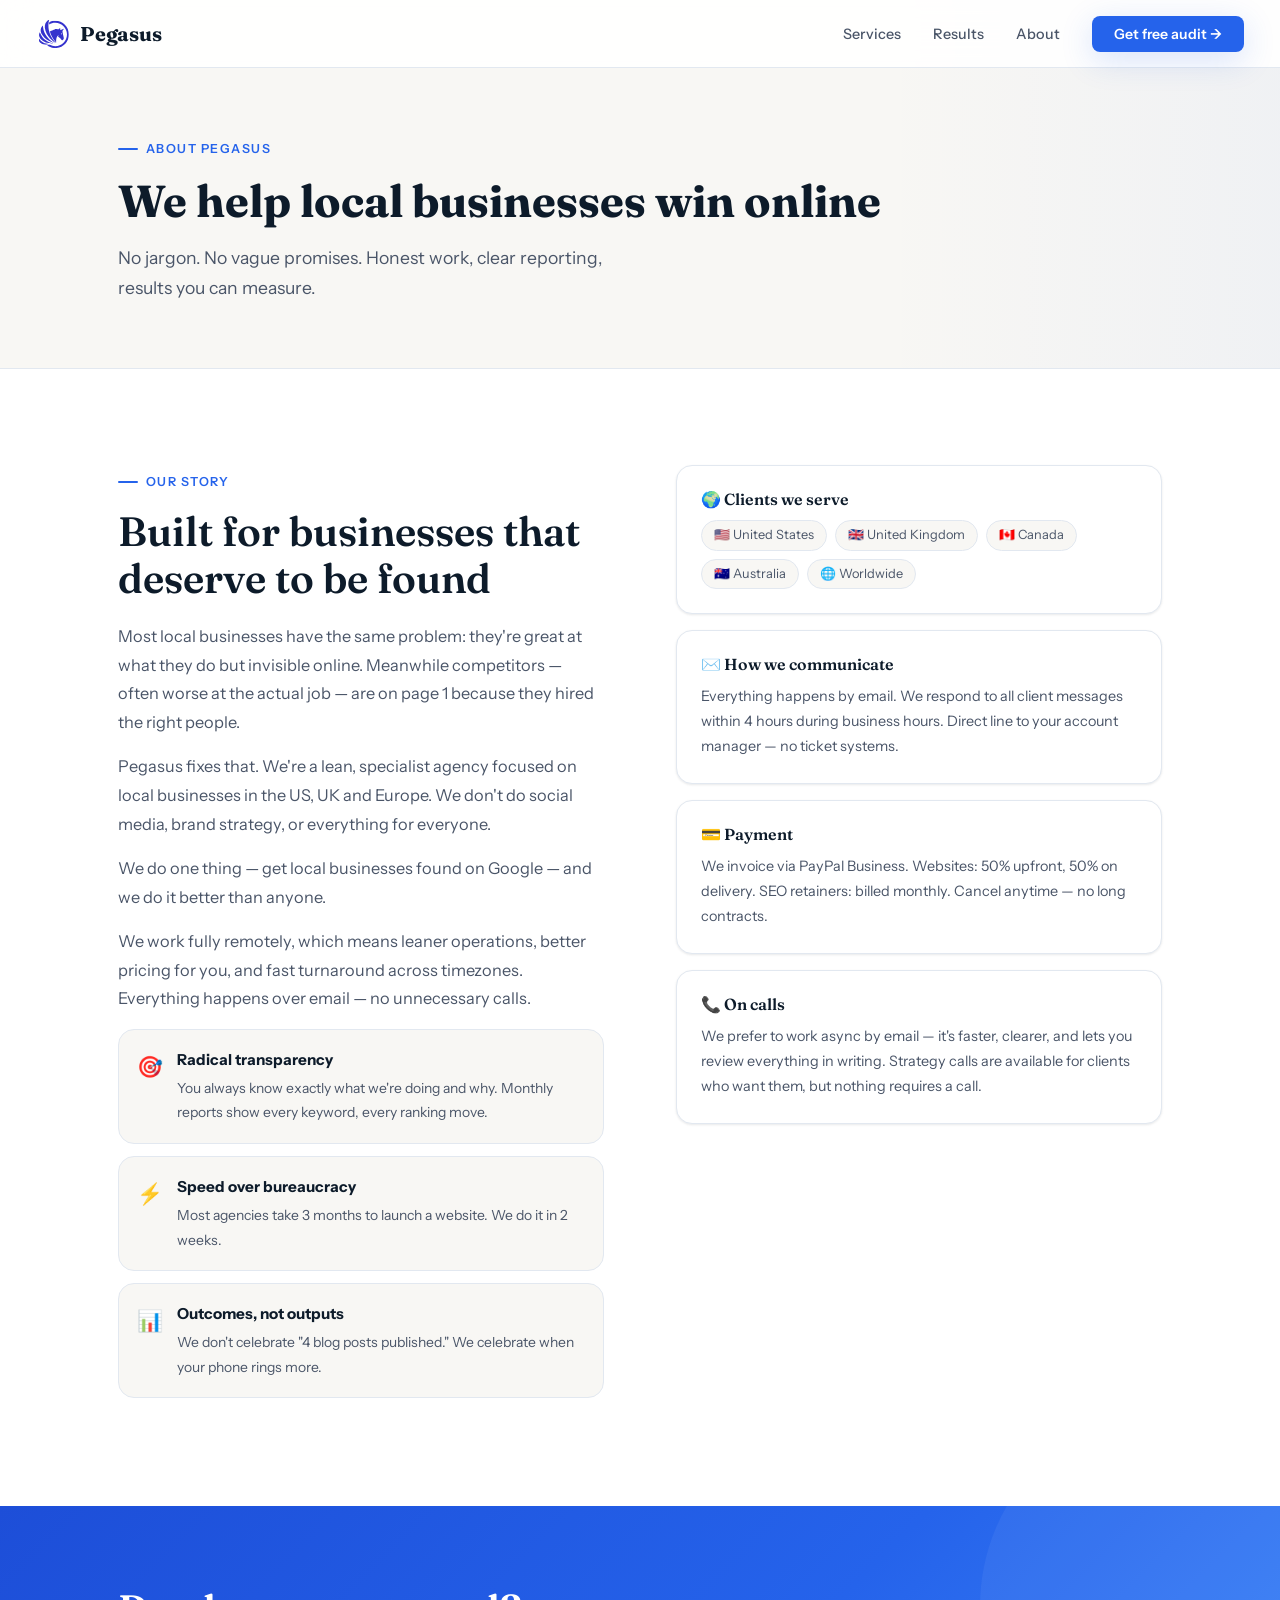
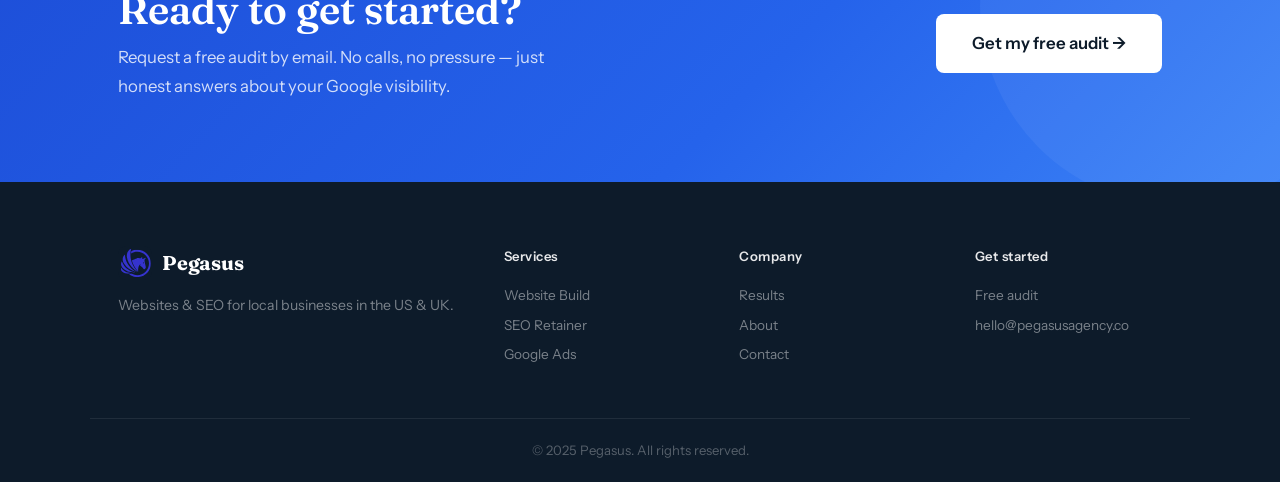
==== commit d7915084: "Add files via upload" ====
--- a/about.html
+++ b/about.html
@@ -8,7 +8,7 @@
   <link rel="stylesheet" href="css/style.css" />
 </head>
 <body>
-<nav class="nav" id="nav"><a href="index.html" class="nav-logo"><div class="logo-mark"><svg width="20" height="20" viewBox="0 0 20 20" fill="none"><path d="M10 2L17 6.5V13.5L10 18L3 13.5V6.5L10 2Z" stroke="white" stroke-width="1.5" fill="none"/><path d="M7 12C7 12 8.5 8 10 7C11.5 6 12.5 8 11.5 10C10.5 12 9 11.5 10 10" stroke="#60a5fa" stroke-width="1.5" stroke-linecap="round" fill="none"/></svg></div>Pegasus</a><ul class="nav-links"><li><a href="services.html">Services</a></li><li><a href="results.html">Results</a></li><li><a href="about.html">About</a></li><li><a href="contact.html" class="nav-cta">Get free audit →</a></li></ul><button class="nav-burger" id="burger"><span></span><span></span><span></span></button></nav>
+<nav class="nav" id="nav"><a href="index.html" class="nav-logo"><div class="logo-mark"><svg xmlns="http://www.w3.org/2000/svg" xmlns:xlink="http://www.w3.org/1999/xlink" width="32" height="32" viewBox="0 0 433.5 383.249997" preserveAspectRatio="xMidYMid meet" version="1.0"><defs><clipPath id="2000579be3"><path d="M 24 0 L 432.078125 0 L 432.078125 382.5 L 24 382.5 Z M 24 0 " clip-rule="nonzero"/></clipPath><clipPath id="c252069e16"><path d="M 111 12 L 408.078125 12 L 408.078125 382.292969 L 111 382.292969 Z M 111 12 " clip-rule="nonzero"/></clipPath><clipPath id="43e4586dca"><path d="M 0.128906 252 L 160 252 L 160 337 L 0.128906 337 Z M 0.128906 252 " clip-rule="nonzero"/></clipPath><clipPath id="4441e8434c"><rect x="0" width="409" y="0" height="383"/></clipPath><clipPath id="040f05f110"><path d="M 224.667969 191.148438 L 229.851562 191.148438 L 229.851562 196.335938 L 224.667969 196.335938 Z M 224.667969 191.148438 " clip-rule="nonzero"/></clipPath><clipPath id="d7a0f507a8"><path d="M 0.667969 0.148438 L 5.851562 0.148438 L 5.851562 5.335938 L 0.667969 5.335938 Z M 0.667969 0.148438 " clip-rule="nonzero"/></clipPath><clipPath id="f30fb293bc"><rect x="0" width="6" y="0" height="6"/></clipPath></defs><g clip-path="url(#2000579be3)"><g transform="matrix(1, 0, 0, 1, 24, -0.000000000000050422)"><g clip-path="url(#4441e8434c)"><path fill="#3533cd" d="M 237.277344 316.96875 C 237.277344 316.96875 90.996094 192.867188 141.023438 0.0195312 C 141.023438 0.0195312 56.375 28.855469 90.070312 144.808594 C 123.773438 260.761719 237.277344 316.96875 237.277344 316.96875 " fill-opacity="1" fill-rule="nonzero"/><path fill="#3533cd" d="M 219.589844 315.6875 C 219.589844 315.6875 64.480469 249.980469 55.910156 75.242188 C 55.910156 75.242188 -7.488281 121.578125 51.121094 209.941406 C 109.734375 298.300781 219.589844 315.6875 219.589844 315.6875 " fill-opacity="1" fill-rule="nonzero"/><path fill="#3533cd" d="M 194.101562 318.757812 C 194.101562 318.757812 59.757812 301.613281 15.132812 168.222656 C 15.132812 168.222656 -23.859375 217.875 40.714844 273.527344 C 105.289062 329.179688 194.101562 318.757812 194.101562 318.757812 " fill-opacity="1" fill-rule="nonzero"/><g clip-path="url(#c252069e16)"><path fill="#3533cd" d="M 223.429688 356.324219 C 311.183594 356.324219 382.320312 285.183594 382.320312 197.433594 C 382.320312 109.675781 311.183594 38.539062 223.429688 38.539062 C 192.535156 38.539062 163.703125 47.363281 139.308594 62.621094 C 139.941406 52.183594 141.105469 41.703125 142.84375 31.171875 C 167.199219 19.347656 194.535156 12.707031 223.429688 12.707031 C 325.449219 12.707031 408.148438 95.414062 408.148438 197.433594 C 408.148438 299.453125 325.449219 382.152344 223.429688 382.152344 C 181.394531 382.152344 142.644531 368.105469 111.605469 344.457031 C 127.523438 343.648438 141.039062 340.855469 150.144531 338.445312 C 172.074219 349.863281 196.996094 356.324219 223.429688 356.324219 " fill-opacity="1" fill-rule="nonzero"/></g><g clip-path="url(#43e4586dca)"><path fill="#3533cd" d="M 159.570312 326.867188 C 159.570312 326.867188 60.390625 339.523438 3.777344 252.472656 C 3.777344 252.472656 -14.890625 295.179688 41.574219 322.980469 C 98.035156 350.785156 159.570312 326.867188 159.570312 326.867188 " fill-opacity="1" fill-rule="nonzero"/></g><path fill="#3533cd" d="M 314.707031 200.929688 C 314.820312 201.023438 314.976562 200.910156 314.9375 200.769531 L 308.550781 177.789062 C 308.398438 177.25 307.808594 176.96875 307.285156 177.171875 C 292.921875 182.703125 311.84375 198.617188 314.707031 200.929688 Z M 167.535156 152.039062 C 173.765625 149.121094 191.5 150.367188 191.5 150.367188 C 172.625 147.269531 170.167969 137.386719 170.167969 137.386719 C 170.167969 137.386719 185.308594 142.695312 196.367188 135.910156 C 203.546875 131.511719 219.589844 134.4375 219.589844 134.4375 C 215.171875 130.085938 209.296875 130.40625 209.296875 130.40625 C 225.765625 121.234375 250.28125 126.222656 262.144531 129.519531 C 272.371094 122.679688 289.128906 107.710938 295.433594 109.398438 C 295.433594 109.398438 278.460938 130.113281 292.355469 134.359375 C 310.566406 139.921875 325.804688 118.882812 345.609375 120.710938 C 345.609375 120.710938 315.988281 144.679688 321.371094 162.179688 C 321.371094 162.179688 335.8125 230.636719 338.621094 241.859375 C 342.613281 257.835938 332.796875 270.75 320.3125 274.804688 C 304.476562 279.957031 307.160156 255.496094 272.652344 235.871094 C 244.761719 220.011719 279.355469 202.371094 279.355469 202.371094 C 235.355469 213.933594 233.589844 273.039062 236.367188 306.835938 C 232.5 303.121094 226.910156 297.472656 220.320312 290.03125 C 196.875 262.503906 163.765625 214.824219 148.273438 151.390625 C 153.019531 153.753906 159.976562 155.574219 167.535156 152.039062 " fill-opacity="1" fill-rule="nonzero"/></g></g></g><g clip-path="url(#040f05f110)"><g transform="matrix(1, 0, 0, 1, 224, 191)"><g clip-path="url(#f30fb293bc)"><g clip-path="url(#d7a0f507a8)"><path fill="#3533cd" d="M 0.667969 0.148438 L 5.851562 0.148438 L 5.851562 5.335938 L 0.667969 5.335938 Z M 0.667969 0.148438 " fill-opacity="1" fill-rule="nonzero"/></g></g></g></g></svg></div>Pegasus</a><ul class="nav-links"><li><a href="services.html">Services</a></li><li><a href="results.html">Results</a></li><li><a href="about.html">About</a></li><li><a href="contact.html" class="nav-cta">Get free audit →</a></li></ul><button class="nav-burger" id="burger"><span></span><span></span><span></span></button></nav>
 <div class="mobile-menu" id="mobileMenu"><a href="services.html">Services</a><a href="results.html">Results</a><a href="about.html">About</a><a href="contact.html">Get free audit →</a></div>
 
 <section class="page-hero"><div class="container"><span class="overline">About Pegasus</span><h1>We help local businesses win online</h1><p>No jargon. No vague promises. Honest work, clear reporting, results you can measure.</p></div></section>
@@ -19,7 +19,7 @@
     <span class="overline">Our story</span>
     <h2>Built for businesses that deserve to be found</h2>
     <p>Most local businesses have the same problem: they're great at what they do but invisible online. Meanwhile competitors — often worse at the actual job — are on page 1 because they hired the right people.</p>
-    <p>Pegasus fixes that. We're a lean, specialist agency focused exclusively on local businesses in the US and UK. We don't do social media, brand strategy, or everything for everyone.</p>
+    <p>Pegasus fixes that. We're a lean, specialist agency focused on local businesses in the US, UK and Europe. We don't do social media, brand strategy, or everything for everyone.</p>
     <p>We do one thing — get local businesses found on Google — and we do it better than anyone.</p>
     <p>We work fully remotely, which means leaner operations, better pricing for you, and fast turnaround across timezones. Everything happens over email — no unnecessary calls.</p>
     <div class="value-card"><div class="value-icon">🎯</div><div><strong>Radical transparency</strong><p>You always know exactly what we're doing and why. Monthly reports show every keyword, every ranking move.</p></div></div>
@@ -36,6 +36,6 @@
 </div></section>
 
 <section class="cta-section"><div class="container cta-inner"><div class="cta-text"><h2>Ready to get started?</h2><p>Request a free audit by email. No calls, no pressure — just honest answers about your Google visibility.</p></div><a href="contact.html" class="btn btn-white btn-lg">Get my free audit →</a></div></section>
-<footer class="footer"><div class="container footer-inner"><div class="footer-brand"><a href="index.html" class="nav-logo"><div class="logo-mark"><svg width="20" height="20" viewBox="0 0 20 20" fill="none"><path d="M10 2L17 6.5V13.5L10 18L3 13.5V6.5L10 2Z" stroke="white" stroke-width="1.5" fill="none"/><path d="M7 12C7 12 8.5 8 10 7C11.5 6 12.5 8 11.5 10C10.5 12 9 11.5 10 10" stroke="#60a5fa" stroke-width="1.5" stroke-linecap="round" fill="none"/></svg></div>Pegasus</a><p style="margin-top:12px;">Websites &amp; SEO for local businesses in the US &amp; UK.</p></div><div class="footer-col"><strong>Services</strong><a href="services.html#website">Website Build</a><a href="services.html#seo">SEO Retainer</a><a href="services.html#ads">Google Ads</a></div><div class="footer-col"><strong>Company</strong><a href="results.html">Results</a><a href="about.html">About</a><a href="contact.html">Contact</a></div><div class="footer-col"><strong>Get started</strong><a href="contact.html">Free audit</a><a href="mailto:hello@pegasusagency.co">hello@pegasusagency.co</a></div></div><div class="footer-bottom"><p>© 2025 Pegasus. All rights reserved.</p></div></footer>
+<footer class="footer"><div class="container footer-inner"><div class="footer-brand"><a href="index.html" class="nav-logo"><div class="logo-mark"><svg xmlns="http://www.w3.org/2000/svg" xmlns:xlink="http://www.w3.org/1999/xlink" width="32" height="32" viewBox="0 0 433.5 383.249997" preserveAspectRatio="xMidYMid meet" version="1.0"><defs><clipPath id="2000579be3f"><path d="M 24 0 L 432.078125 0 L 432.078125 382.5 L 24 382.5 Z M 24 0 " clip-rule="nonzero"/></clipPath><clipPath id="c252069e16f"><path d="M 111 12 L 408.078125 12 L 408.078125 382.292969 L 111 382.292969 Z M 111 12 " clip-rule="nonzero"/></clipPath><clipPath id="43e4586dcaf"><path d="M 0.128906 252 L 160 252 L 160 337 L 0.128906 337 Z M 0.128906 252 " clip-rule="nonzero"/></clipPath><clipPath id="4441e8434cf"><rect x="0" width="409" y="0" height="383"/></clipPath><clipPath id="040f05f110f"><path d="M 224.667969 191.148438 L 229.851562 191.148438 L 229.851562 196.335938 L 224.667969 196.335938 Z M 224.667969 191.148438 " clip-rule="nonzero"/></clipPath><clipPath id="d7a0f507a8f"><path d="M 0.667969 0.148438 L 5.851562 0.148438 L 5.851562 5.335938 L 0.667969 5.335938 Z M 0.667969 0.148438 " clip-rule="nonzero"/></clipPath><clipPath id="f30fb293bcf"><rect x="0" width="6" y="0" height="6"/></clipPath></defs><g clip-path="url(#2000579be3f)"><g transform="matrix(1, 0, 0, 1, 24, -0.000000000000050422)"><g clip-path="url(#4441e8434cf)"><path fill="#3533cd" d="M 237.277344 316.96875 C 237.277344 316.96875 90.996094 192.867188 141.023438 0.0195312 C 141.023438 0.0195312 56.375 28.855469 90.070312 144.808594 C 123.773438 260.761719 237.277344 316.96875 237.277344 316.96875 " fill-opacity="1" fill-rule="nonzero"/><path fill="#3533cd" d="M 219.589844 315.6875 C 219.589844 315.6875 64.480469 249.980469 55.910156 75.242188 C 55.910156 75.242188 -7.488281 121.578125 51.121094 209.941406 C 109.734375 298.300781 219.589844 315.6875 219.589844 315.6875 " fill-opacity="1" fill-rule="nonzero"/><path fill="#3533cd" d="M 194.101562 318.757812 C 194.101562 318.757812 59.757812 301.613281 15.132812 168.222656 C 15.132812 168.222656 -23.859375 217.875 40.714844 273.527344 C 105.289062 329.179688 194.101562 318.757812 194.101562 318.757812 " fill-opacity="1" fill-rule="nonzero"/><g clip-path="url(#c252069e16f)"><path fill="#3533cd" d="M 223.429688 356.324219 C 311.183594 356.324219 382.320312 285.183594 382.320312 197.433594 C 382.320312 109.675781 311.183594 38.539062 223.429688 38.539062 C 192.535156 38.539062 163.703125 47.363281 139.308594 62.621094 C 139.941406 52.183594 141.105469 41.703125 142.84375 31.171875 C 167.199219 19.347656 194.535156 12.707031 223.429688 12.707031 C 325.449219 12.707031 408.148438 95.414062 408.148438 197.433594 C 408.148438 299.453125 325.449219 382.152344 223.429688 382.152344 C 181.394531 382.152344 142.644531 368.105469 111.605469 344.457031 C 127.523438 343.648438 141.039062 340.855469 150.144531 338.445312 C 172.074219 349.863281 196.996094 356.324219 223.429688 356.324219 " fill-opacity="1" fill-rule="nonzero"/></g><g clip-path="url(#43e4586dcaf)"><path fill="#3533cd" d="M 159.570312 326.867188 C 159.570312 326.867188 60.390625 339.523438 3.777344 252.472656 C 3.777344 252.472656 -14.890625 295.179688 41.574219 322.980469 C 98.035156 350.785156 159.570312 326.867188 159.570312 326.867188 " fill-opacity="1" fill-rule="nonzero"/></g><path fill="#3533cd" d="M 314.707031 200.929688 C 314.820312 201.023438 314.976562 200.910156 314.9375 200.769531 L 308.550781 177.789062 C 308.398438 177.25 307.808594 176.96875 307.285156 177.171875 C 292.921875 182.703125 311.84375 198.617188 314.707031 200.929688 Z M 167.535156 152.039062 C 173.765625 149.121094 191.5 150.367188 191.5 150.367188 C 172.625 147.269531 170.167969 137.386719 170.167969 137.386719 C 170.167969 137.386719 185.308594 142.695312 196.367188 135.910156 C 203.546875 131.511719 219.589844 134.4375 219.589844 134.4375 C 215.171875 130.085938 209.296875 130.40625 209.296875 130.40625 C 225.765625 121.234375 250.28125 126.222656 262.144531 129.519531 C 272.371094 122.679688 289.128906 107.710938 295.433594 109.398438 C 295.433594 109.398438 278.460938 130.113281 292.355469 134.359375 C 310.566406 139.921875 325.804688 118.882812 345.609375 120.710938 C 345.609375 120.710938 315.988281 144.679688 321.371094 162.179688 C 321.371094 162.179688 335.8125 230.636719 338.621094 241.859375 C 342.613281 257.835938 332.796875 270.75 320.3125 274.804688 C 304.476562 279.957031 307.160156 255.496094 272.652344 235.871094 C 244.761719 220.011719 279.355469 202.371094 279.355469 202.371094 C 235.355469 213.933594 233.589844 273.039062 236.367188 306.835938 C 232.5 303.121094 226.910156 297.472656 220.320312 290.03125 C 196.875 262.503906 163.765625 214.824219 148.273438 151.390625 C 153.019531 153.753906 159.976562 155.574219 167.535156 152.039062 " fill-opacity="1" fill-rule="nonzero"/></g></g></g><g clip-path="url(#040f05f110f)"><g transform="matrix(1, 0, 0, 1, 224, 191)"><g clip-path="url(#f30fb293bcf)"><g clip-path="url(#d7a0f507a8f)"><path fill="#3533cd" d="M 0.667969 0.148438 L 5.851562 0.148438 L 5.851562 5.335938 L 0.667969 5.335938 Z M 0.667969 0.148438 " fill-opacity="1" fill-rule="nonzero"/></g></g></g></g></svg></div>Pegasus</a><p style="margin-top:12px;">Websites &amp; SEO for local businesses in the US &amp; UK.</p></div><div class="footer-col"><strong>Services</strong><a href="services.html#website">Website Build</a><a href="services.html#seo">SEO Retainer</a><a href="services.html#ads">Google Ads</a></div><div class="footer-col"><strong>Company</strong><a href="results.html">Results</a><a href="about.html">About</a><a href="contact.html">Contact</a></div><div class="footer-col"><strong>Get started</strong><a href="contact.html">Free audit</a><a href="mailto:hello@pegasusagency.co">hello@pegasusagency.co</a></div></div><div class="footer-bottom"><p>© 2025 Pegasus. All rights reserved.</p></div></footer>
 <script src="js/main.js"></script>
 </body></html>
--- a/css/style.css
+++ b/css/style.css
@@ -104,6 +104,10 @@
   display: flex; align-items: center; justify-content: center;
 }
 
+.nav .logo-mark {
+  background: transparent;
+}
+
 .nav-links {
   display: flex; align-items: center; gap: 32px;
 }
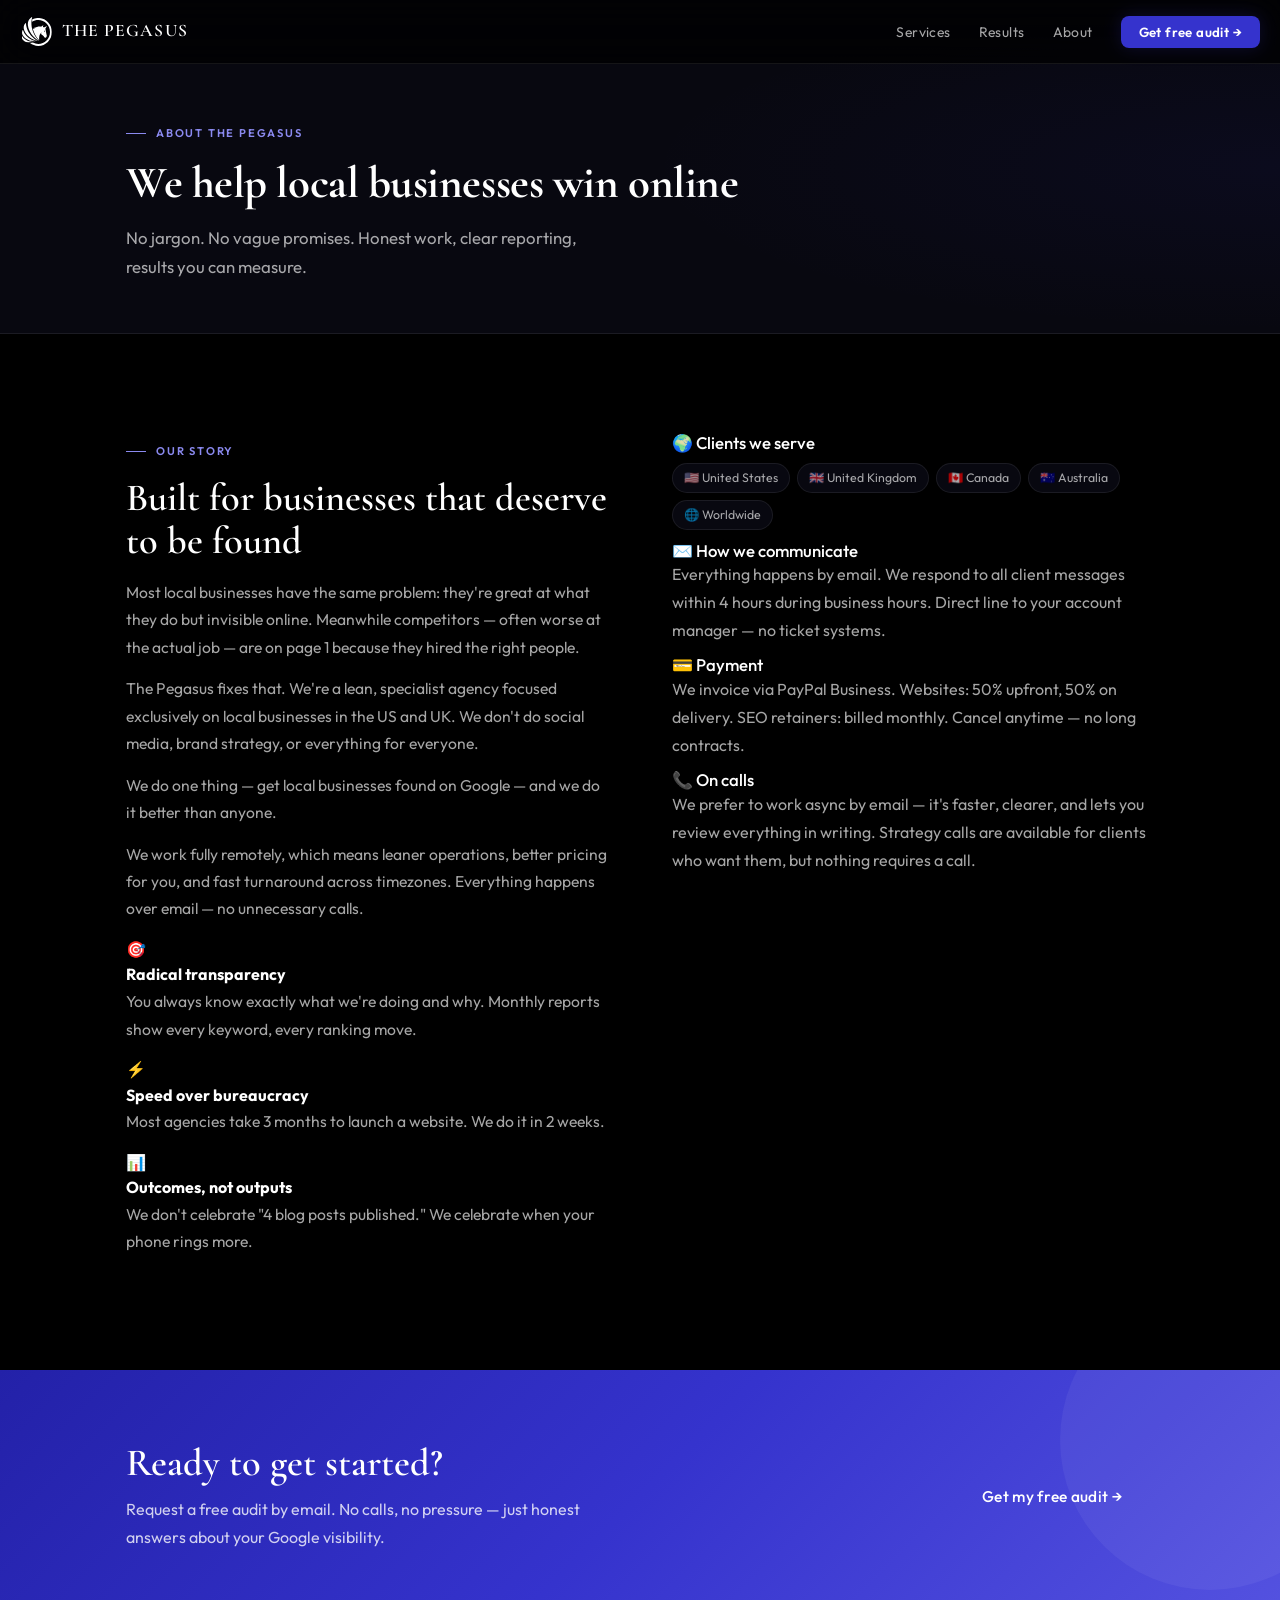
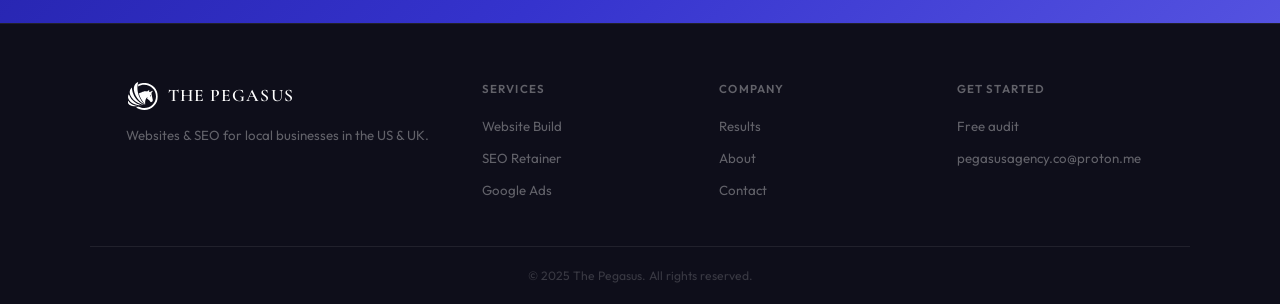
==== commit bd69f79c: "Add files via upload" ====
--- a/about.html
+++ b/about.html
@@ -2,16 +2,19 @@
 <html lang="en">
 <head>
   <meta charset="UTF-8" /><meta name="viewport" content="width=device-width, initial-scale=1.0" />
-  <title>About — Pegasus</title>
+  <title>About — The Pegasus</title>
   <link rel="preconnect" href="https://fonts.googleapis.com" /><link rel="preconnect" href="https://fonts.gstatic.com" crossorigin />
-  <link href="https://fonts.googleapis.com/css2?family=Fraunces:ital,opsz,wght@0,9..144,400;0,9..144,600;0,9..144,700;1,9..144,400&family=Instrument+Sans:wght@400;500;600;700&display=swap" rel="stylesheet" />
+  <link href="https://fonts.googleapis.com/css2?family=Cormorant+Garamond:ital,wght@0,400;0,500;0,600;0,700;1,400;1,600&family=Outfit:wght@300;400;500;600&display=swap" rel="stylesheet" />
   <link rel="stylesheet" href="css/style.css" />
+<script>
+    (function(){var s=localStorage.getItem('pegasus-theme'),h=new Date().getHours(),a=(h>=20||h<7)?'dark':'light';document.documentElement.setAttribute('data-theme',s||a);})();
+  </script>
 </head>
 <body>
-<nav class="nav" id="nav"><a href="index.html" class="nav-logo"><div class="logo-mark"><svg xmlns="http://www.w3.org/2000/svg" xmlns:xlink="http://www.w3.org/1999/xlink" width="32" height="32" viewBox="0 0 433.5 383.249997" preserveAspectRatio="xMidYMid meet" version="1.0"><defs><clipPath id="2000579be3"><path d="M 24 0 L 432.078125 0 L 432.078125 382.5 L 24 382.5 Z M 24 0 " clip-rule="nonzero"/></clipPath><clipPath id="c252069e16"><path d="M 111 12 L 408.078125 12 L 408.078125 382.292969 L 111 382.292969 Z M 111 12 " clip-rule="nonzero"/></clipPath><clipPath id="43e4586dca"><path d="M 0.128906 252 L 160 252 L 160 337 L 0.128906 337 Z M 0.128906 252 " clip-rule="nonzero"/></clipPath><clipPath id="4441e8434c"><rect x="0" width="409" y="0" height="383"/></clipPath><clipPath id="040f05f110"><path d="M 224.667969 191.148438 L 229.851562 191.148438 L 229.851562 196.335938 L 224.667969 196.335938 Z M 224.667969 191.148438 " clip-rule="nonzero"/></clipPath><clipPath id="d7a0f507a8"><path d="M 0.667969 0.148438 L 5.851562 0.148438 L 5.851562 5.335938 L 0.667969 5.335938 Z M 0.667969 0.148438 " clip-rule="nonzero"/></clipPath><clipPath id="f30fb293bc"><rect x="0" width="6" y="0" height="6"/></clipPath></defs><g clip-path="url(#2000579be3)"><g transform="matrix(1, 0, 0, 1, 24, -0.000000000000050422)"><g clip-path="url(#4441e8434c)"><path fill="#3533cd" d="M 237.277344 316.96875 C 237.277344 316.96875 90.996094 192.867188 141.023438 0.0195312 C 141.023438 0.0195312 56.375 28.855469 90.070312 144.808594 C 123.773438 260.761719 237.277344 316.96875 237.277344 316.96875 " fill-opacity="1" fill-rule="nonzero"/><path fill="#3533cd" d="M 219.589844 315.6875 C 219.589844 315.6875 64.480469 249.980469 55.910156 75.242188 C 55.910156 75.242188 -7.488281 121.578125 51.121094 209.941406 C 109.734375 298.300781 219.589844 315.6875 219.589844 315.6875 " fill-opacity="1" fill-rule="nonzero"/><path fill="#3533cd" d="M 194.101562 318.757812 C 194.101562 318.757812 59.757812 301.613281 15.132812 168.222656 C 15.132812 168.222656 -23.859375 217.875 40.714844 273.527344 C 105.289062 329.179688 194.101562 318.757812 194.101562 318.757812 " fill-opacity="1" fill-rule="nonzero"/><g clip-path="url(#c252069e16)"><path fill="#3533cd" d="M 223.429688 356.324219 C 311.183594 356.324219 382.320312 285.183594 382.320312 197.433594 C 382.320312 109.675781 311.183594 38.539062 223.429688 38.539062 C 192.535156 38.539062 163.703125 47.363281 139.308594 62.621094 C 139.941406 52.183594 141.105469 41.703125 142.84375 31.171875 C 167.199219 19.347656 194.535156 12.707031 223.429688 12.707031 C 325.449219 12.707031 408.148438 95.414062 408.148438 197.433594 C 408.148438 299.453125 325.449219 382.152344 223.429688 382.152344 C 181.394531 382.152344 142.644531 368.105469 111.605469 344.457031 C 127.523438 343.648438 141.039062 340.855469 150.144531 338.445312 C 172.074219 349.863281 196.996094 356.324219 223.429688 356.324219 " fill-opacity="1" fill-rule="nonzero"/></g><g clip-path="url(#43e4586dca)"><path fill="#3533cd" d="M 159.570312 326.867188 C 159.570312 326.867188 60.390625 339.523438 3.777344 252.472656 C 3.777344 252.472656 -14.890625 295.179688 41.574219 322.980469 C 98.035156 350.785156 159.570312 326.867188 159.570312 326.867188 " fill-opacity="1" fill-rule="nonzero"/></g><path fill="#3533cd" d="M 314.707031 200.929688 C 314.820312 201.023438 314.976562 200.910156 314.9375 200.769531 L 308.550781 177.789062 C 308.398438 177.25 307.808594 176.96875 307.285156 177.171875 C 292.921875 182.703125 311.84375 198.617188 314.707031 200.929688 Z M 167.535156 152.039062 C 173.765625 149.121094 191.5 150.367188 191.5 150.367188 C 172.625 147.269531 170.167969 137.386719 170.167969 137.386719 C 170.167969 137.386719 185.308594 142.695312 196.367188 135.910156 C 203.546875 131.511719 219.589844 134.4375 219.589844 134.4375 C 215.171875 130.085938 209.296875 130.40625 209.296875 130.40625 C 225.765625 121.234375 250.28125 126.222656 262.144531 129.519531 C 272.371094 122.679688 289.128906 107.710938 295.433594 109.398438 C 295.433594 109.398438 278.460938 130.113281 292.355469 134.359375 C 310.566406 139.921875 325.804688 118.882812 345.609375 120.710938 C 345.609375 120.710938 315.988281 144.679688 321.371094 162.179688 C 321.371094 162.179688 335.8125 230.636719 338.621094 241.859375 C 342.613281 257.835938 332.796875 270.75 320.3125 274.804688 C 304.476562 279.957031 307.160156 255.496094 272.652344 235.871094 C 244.761719 220.011719 279.355469 202.371094 279.355469 202.371094 C 235.355469 213.933594 233.589844 273.039062 236.367188 306.835938 C 232.5 303.121094 226.910156 297.472656 220.320312 290.03125 C 196.875 262.503906 163.765625 214.824219 148.273438 151.390625 C 153.019531 153.753906 159.976562 155.574219 167.535156 152.039062 " fill-opacity="1" fill-rule="nonzero"/></g></g></g><g clip-path="url(#040f05f110)"><g transform="matrix(1, 0, 0, 1, 224, 191)"><g clip-path="url(#f30fb293bc)"><g clip-path="url(#d7a0f507a8)"><path fill="#3533cd" d="M 0.667969 0.148438 L 5.851562 0.148438 L 5.851562 5.335938 L 0.667969 5.335938 Z M 0.667969 0.148438 " fill-opacity="1" fill-rule="nonzero"/></g></g></g></g></svg></div>Pegasus</a><ul class="nav-links"><li><a href="services.html">Services</a></li><li><a href="results.html">Results</a></li><li><a href="about.html">About</a></li><li><a href="contact.html" class="nav-cta">Get free audit →</a></li></ul><button class="nav-burger" id="burger"><span></span><span></span><span></span></button></nav>
+<nav class="nav" id="nav"><a href="index.html" class="nav-logo"><img src="images/logo.svg" alt="The Pegasus" /><span class="nav-logo-text">THE PEGASUS</span></a><ul class="nav-links"><li><a href="services.html">Services</a></li><li><a href="results.html">Results</a></li><li><a href="about.html">About</a></li><li><a href="contact.html" class="nav-cta">Get free audit →</a></li></ul><button class="nav-burger" id="burger"><span></span><span></span><span></span></button></nav>
 <div class="mobile-menu" id="mobileMenu"><a href="services.html">Services</a><a href="results.html">Results</a><a href="about.html">About</a><a href="contact.html">Get free audit →</a></div>
 
-<section class="page-hero"><div class="container"><span class="overline">About Pegasus</span><h1>We help local businesses win online</h1><p>No jargon. No vague promises. Honest work, clear reporting, results you can measure.</p></div></section>
+<section class="page-hero"><div class="container"><span class="overline">About The Pegasus</span><h1>We help local businesses win online</h1><p>No jargon. No vague promises. Honest work, clear reporting, results you can measure.</p></div></section>
 
 <section class="section"><div class="container">
 <div class="about-grid">
@@ -19,7 +22,7 @@
     <span class="overline">Our story</span>
     <h2>Built for businesses that deserve to be found</h2>
     <p>Most local businesses have the same problem: they're great at what they do but invisible online. Meanwhile competitors — often worse at the actual job — are on page 1 because they hired the right people.</p>
-    <p>Pegasus fixes that. We're a lean, specialist agency focused on local businesses in the US, UK and Europe. We don't do social media, brand strategy, or everything for everyone.</p>
+    <p>The Pegasus fixes that. We're a lean, specialist agency focused exclusively on local businesses in the US and UK. We don't do social media, brand strategy, or everything for everyone.</p>
     <p>We do one thing — get local businesses found on Google — and we do it better than anyone.</p>
     <p>We work fully remotely, which means leaner operations, better pricing for you, and fast turnaround across timezones. Everything happens over email — no unnecessary calls.</p>
     <div class="value-card"><div class="value-icon">🎯</div><div><strong>Radical transparency</strong><p>You always know exactly what we're doing and why. Monthly reports show every keyword, every ranking move.</p></div></div>
@@ -36,6 +39,6 @@
 </div></section>
 
 <section class="cta-section"><div class="container cta-inner"><div class="cta-text"><h2>Ready to get started?</h2><p>Request a free audit by email. No calls, no pressure — just honest answers about your Google visibility.</p></div><a href="contact.html" class="btn btn-white btn-lg">Get my free audit →</a></div></section>
-<footer class="footer"><div class="container footer-inner"><div class="footer-brand"><a href="index.html" class="nav-logo"><div class="logo-mark"><svg xmlns="http://www.w3.org/2000/svg" xmlns:xlink="http://www.w3.org/1999/xlink" width="32" height="32" viewBox="0 0 433.5 383.249997" preserveAspectRatio="xMidYMid meet" version="1.0"><defs><clipPath id="2000579be3f"><path d="M 24 0 L 432.078125 0 L 432.078125 382.5 L 24 382.5 Z M 24 0 " clip-rule="nonzero"/></clipPath><clipPath id="c252069e16f"><path d="M 111 12 L 408.078125 12 L 408.078125 382.292969 L 111 382.292969 Z M 111 12 " clip-rule="nonzero"/></clipPath><clipPath id="43e4586dcaf"><path d="M 0.128906 252 L 160 252 L 160 337 L 0.128906 337 Z M 0.128906 252 " clip-rule="nonzero"/></clipPath><clipPath id="4441e8434cf"><rect x="0" width="409" y="0" height="383"/></clipPath><clipPath id="040f05f110f"><path d="M 224.667969 191.148438 L 229.851562 191.148438 L 229.851562 196.335938 L 224.667969 196.335938 Z M 224.667969 191.148438 " clip-rule="nonzero"/></clipPath><clipPath id="d7a0f507a8f"><path d="M 0.667969 0.148438 L 5.851562 0.148438 L 5.851562 5.335938 L 0.667969 5.335938 Z M 0.667969 0.148438 " clip-rule="nonzero"/></clipPath><clipPath id="f30fb293bcf"><rect x="0" width="6" y="0" height="6"/></clipPath></defs><g clip-path="url(#2000579be3f)"><g transform="matrix(1, 0, 0, 1, 24, -0.000000000000050422)"><g clip-path="url(#4441e8434cf)"><path fill="#3533cd" d="M 237.277344 316.96875 C 237.277344 316.96875 90.996094 192.867188 141.023438 0.0195312 C 141.023438 0.0195312 56.375 28.855469 90.070312 144.808594 C 123.773438 260.761719 237.277344 316.96875 237.277344 316.96875 " fill-opacity="1" fill-rule="nonzero"/><path fill="#3533cd" d="M 219.589844 315.6875 C 219.589844 315.6875 64.480469 249.980469 55.910156 75.242188 C 55.910156 75.242188 -7.488281 121.578125 51.121094 209.941406 C 109.734375 298.300781 219.589844 315.6875 219.589844 315.6875 " fill-opacity="1" fill-rule="nonzero"/><path fill="#3533cd" d="M 194.101562 318.757812 C 194.101562 318.757812 59.757812 301.613281 15.132812 168.222656 C 15.132812 168.222656 -23.859375 217.875 40.714844 273.527344 C 105.289062 329.179688 194.101562 318.757812 194.101562 318.757812 " fill-opacity="1" fill-rule="nonzero"/><g clip-path="url(#c252069e16f)"><path fill="#3533cd" d="M 223.429688 356.324219 C 311.183594 356.324219 382.320312 285.183594 382.320312 197.433594 C 382.320312 109.675781 311.183594 38.539062 223.429688 38.539062 C 192.535156 38.539062 163.703125 47.363281 139.308594 62.621094 C 139.941406 52.183594 141.105469 41.703125 142.84375 31.171875 C 167.199219 19.347656 194.535156 12.707031 223.429688 12.707031 C 325.449219 12.707031 408.148438 95.414062 408.148438 197.433594 C 408.148438 299.453125 325.449219 382.152344 223.429688 382.152344 C 181.394531 382.152344 142.644531 368.105469 111.605469 344.457031 C 127.523438 343.648438 141.039062 340.855469 150.144531 338.445312 C 172.074219 349.863281 196.996094 356.324219 223.429688 356.324219 " fill-opacity="1" fill-rule="nonzero"/></g><g clip-path="url(#43e4586dcaf)"><path fill="#3533cd" d="M 159.570312 326.867188 C 159.570312 326.867188 60.390625 339.523438 3.777344 252.472656 C 3.777344 252.472656 -14.890625 295.179688 41.574219 322.980469 C 98.035156 350.785156 159.570312 326.867188 159.570312 326.867188 " fill-opacity="1" fill-rule="nonzero"/></g><path fill="#3533cd" d="M 314.707031 200.929688 C 314.820312 201.023438 314.976562 200.910156 314.9375 200.769531 L 308.550781 177.789062 C 308.398438 177.25 307.808594 176.96875 307.285156 177.171875 C 292.921875 182.703125 311.84375 198.617188 314.707031 200.929688 Z M 167.535156 152.039062 C 173.765625 149.121094 191.5 150.367188 191.5 150.367188 C 172.625 147.269531 170.167969 137.386719 170.167969 137.386719 C 170.167969 137.386719 185.308594 142.695312 196.367188 135.910156 C 203.546875 131.511719 219.589844 134.4375 219.589844 134.4375 C 215.171875 130.085938 209.296875 130.40625 209.296875 130.40625 C 225.765625 121.234375 250.28125 126.222656 262.144531 129.519531 C 272.371094 122.679688 289.128906 107.710938 295.433594 109.398438 C 295.433594 109.398438 278.460938 130.113281 292.355469 134.359375 C 310.566406 139.921875 325.804688 118.882812 345.609375 120.710938 C 345.609375 120.710938 315.988281 144.679688 321.371094 162.179688 C 321.371094 162.179688 335.8125 230.636719 338.621094 241.859375 C 342.613281 257.835938 332.796875 270.75 320.3125 274.804688 C 304.476562 279.957031 307.160156 255.496094 272.652344 235.871094 C 244.761719 220.011719 279.355469 202.371094 279.355469 202.371094 C 235.355469 213.933594 233.589844 273.039062 236.367188 306.835938 C 232.5 303.121094 226.910156 297.472656 220.320312 290.03125 C 196.875 262.503906 163.765625 214.824219 148.273438 151.390625 C 153.019531 153.753906 159.976562 155.574219 167.535156 152.039062 " fill-opacity="1" fill-rule="nonzero"/></g></g></g><g clip-path="url(#040f05f110f)"><g transform="matrix(1, 0, 0, 1, 224, 191)"><g clip-path="url(#f30fb293bcf)"><g clip-path="url(#d7a0f507a8f)"><path fill="#3533cd" d="M 0.667969 0.148438 L 5.851562 0.148438 L 5.851562 5.335938 L 0.667969 5.335938 Z M 0.667969 0.148438 " fill-opacity="1" fill-rule="nonzero"/></g></g></g></g></svg></div>Pegasus</a><p style="margin-top:12px;">Websites &amp; SEO for local businesses in the US &amp; UK.</p></div><div class="footer-col"><strong>Services</strong><a href="services.html#website">Website Build</a><a href="services.html#seo">SEO Retainer</a><a href="services.html#ads">Google Ads</a></div><div class="footer-col"><strong>Company</strong><a href="results.html">Results</a><a href="about.html">About</a><a href="contact.html">Contact</a></div><div class="footer-col"><strong>Get started</strong><a href="contact.html">Free audit</a><a href="mailto:hello@pegasusagency.co">hello@pegasusagency.co</a></div></div><div class="footer-bottom"><p>© 2025 Pegasus. All rights reserved.</p></div></footer>
+<footer class="footer"><div class="container footer-inner"><div class="footer-brand"><a href="index.html" class="nav-logo"><img src="images/logo.svg" alt="The The Pegasus" style="width:32px;height:32px;object-fit:contain;filter:brightness(0) invert(1);" />THE PEGASUS</a><p style="margin-top:12px;">Websites &amp; SEO for local businesses in the US &amp; UK.</p></div><div class="footer-col"><strong>Services</strong><a href="services.html#website">Website Build</a><a href="services.html#seo">SEO Retainer</a><a href="services.html#ads">Google Ads</a></div><div class="footer-col"><strong>Company</strong><a href="results.html">Results</a><a href="about.html">About</a><a href="contact.html">Contact</a></div><div class="footer-col"><strong>Get started</strong><a href="contact.html">Free audit</a><a href="mailto:pegasusagency.co@proton.me">pegasusagency.co@proton.me</a></div></div><div class="footer-bottom"><p>© 2025 The Pegasus. All rights reserved.</p></div></footer>
 <script src="js/main.js"></script>
 </body></html>
--- a/css/style.css
+++ b/css/style.css
@@ -1,809 +1,764 @@
 /* ============================================
-   PEGASUS — Complete Redesign
-   Direction: Clean editorial / SaaS-grade trust
-   Fonts: Fraunces (display) + Instrument Sans (body)
-   Palette: White base, deep navy, electric blue
+   THE PEGASUS — Mobile-First + Full Theme System
+   Dark mode: #000 base + #3533cd brand
+   Light mode: #fff base + #3533cd brand
+   Auto-switches by time of day (JS), toggleable
 ============================================ */
 
-:root {
-  /* Core palette */
-  --white:   #ffffff;
-  --off:     #f8f7f4;
-  --off2:    #f0efe9;
-  --navy:    #0d1b2a;
-  --navy2:   #1a2d42;
-  --navy3:   #243b55;
-  --blue:    #2563eb;
-  --blue-l:  #3b82f6;
-  --blue-d:  #1d4ed8;
-  --blue-bg: #eff6ff;
-  --text:    #0d1b2a;
-  --text2:   #4a5568;
-  --text3:   #718096;
-  --border:  #e2e8f0;
-  --border2: #cbd5e0;
-  --green:   #059669;
-  --green-bg:#ecfdf5;
-
-  /* Typography */
-  --head: 'Fraunces', Georgia, serif;
-  --body: 'Instrument Sans', 'DM Sans', sans-serif;
-
-  /* Spacing / shape */
-  --r:   8px;
-  --r-lg:16px;
-  --r-xl:24px;
-  --nav-h: 68px;
-  --max: 1100px;
-
-  /* Shadows */
-  --shadow-sm: 0 1px 3px rgba(13,27,42,0.06), 0 1px 2px rgba(13,27,42,0.04);
-  --shadow:    0 4px 16px rgba(13,27,42,0.08), 0 2px 6px rgba(13,27,42,0.04);
-  --shadow-lg: 0 20px 48px rgba(13,27,42,0.12), 0 8px 16px rgba(13,27,42,0.06);
-  --shadow-blue: 0 8px 32px rgba(37,99,235,0.18);
-}
-
+/* ========================
+   DARK THEME (default)
+======================== */
+:root,
+[data-theme="dark"] {
+  --brand:      #3533cd;
+  --brand-l:    #5452e0;
+  --brand-ll:   #8b8af0;
+  --brand-d:    #2321a8;
+  --brand-dim:  rgba(53,51,205,0.14);
+  --brand-glow: rgba(53,51,205,0.28);
+
+  --bg:         #000000;
+  --bg2:        #080810;
+  --bg3:        #0e0e1a;
+  --card:       #0f0f1e;
+  --card2:      #141428;
+
+  --text:       #ffffff;
+  --text2:      rgba(255,255,255,0.65);
+  --text3:      rgba(255,255,255,0.35);
+  --text4:      rgba(255,255,255,0.18);
+
+  --border:     rgba(53,51,205,0.22);
+  --border2:    rgba(255,255,255,0.08);
+  --border3:    rgba(255,255,255,0.04);
+
+  --nav-bg:     rgba(0,0,0,0.72);
+  --nav-scroll: rgba(0,0,0,0.94);
+
+  --input-bg:   #0e0e1a;
+  --select-bg:  #0e0e1a;
+
+  --shadow:     0 4px 24px rgba(0,0,0,0.5);
+  --shadow-lg:  0 20px 60px rgba(0,0,0,0.6);
+  --glow:       0 0 40px rgba(53,51,205,0.32);
+  --glow-sm:    0 0 18px rgba(53,51,205,0.22);
+
+  --toggle-bg:  rgba(255,255,255,0.08);
+  --toggle-icon: "☀️";
+}
+
+/* ========================
+   LIGHT THEME
+======================== */
+[data-theme="light"] {
+  --bg:         #ffffff;
+  --bg2:        #f7f7ff;
+  --bg3:        #efeffd;
+  --card:       #ffffff;
+  --card2:      #f0f0fc;
+
+  --text:       #0a0a1a;
+  --text2:      #3a3a5c;
+  --text3:      #8888aa;
+  --text4:      #ccccdd;
+
+  --border:     rgba(53,51,205,0.2);
+  --border2:    rgba(53,51,205,0.1);
+  --border3:    rgba(53,51,205,0.05);
+
+  --nav-bg:     rgba(255,255,255,0.82);
+  --nav-scroll: rgba(255,255,255,0.97);
+
+  --input-bg:   #f5f5ff;
+  --select-bg:  #f5f5ff;
+
+  --shadow:     0 4px 20px rgba(53,51,205,0.08);
+  --shadow-lg:  0 20px 48px rgba(53,51,205,0.12);
+  --glow:       0 0 32px rgba(53,51,205,0.2);
+  --glow-sm:    0 0 14px rgba(53,51,205,0.14);
+
+  --brand-glow: rgba(53,51,205,0.18);
+  --brand-dim:  rgba(53,51,205,0.08);
+
+  --toggle-bg:  rgba(53,51,205,0.08);
+  --toggle-icon: "🌙";
+}
+
+/* Light theme overrides */
+[data-theme="light"] body { background: var(--bg); color: var(--text); }
+[data-theme="light"] h1,
+[data-theme="light"] h2,
+[data-theme="light"] h3,
+[data-theme="light"] h4 { color: var(--text); }
+[data-theme="light"] .hero { background: var(--bg2); }
+[data-theme="light"] .hero-grid {
+  background-image:
+    linear-gradient(rgba(53,51,205,0.05) 1px, transparent 1px),
+    linear-gradient(90deg, rgba(53,51,205,0.05) 1px, transparent 1px);
+}
+[data-theme="light"] .hero-vignette {
+  background: radial-gradient(ellipse at center, transparent 40%, rgba(255,255,255,0.5) 100%);
+}
+[data-theme="light"] .nav-logo { color: var(--text); }
+[data-theme="light"] .nav-logo img { filter: none; }
+[data-theme="light"] .footer-logo img { filter: none; }
+[data-theme="light"] .ticker { background: var(--bg3); border-color: var(--border2); }
+[data-theme="light"] .problem-section { background: var(--bg2); }
+[data-theme="light"] .niches-section { background: var(--bg2); }
+[data-theme="light"] blockquote { color: var(--text2); }
+[data-theme="light"] .testi-card { background: var(--bg2); }
+[data-theme="light"] .footer { background: var(--text); border-top-color: rgba(255,255,255,0.1); }
+[data-theme="light"] .footer-brand p,
+[data-theme="light"] .footer-col a,
+[data-theme="light"] .footer-col strong { color: rgba(255,255,255,0.55); }
+[data-theme="light"] .footer-col a:hover { color: #fff; }
+[data-theme="light"] .footer-logo { color: #fff; }
+[data-theme="light"] .footer-bottom p { color: rgba(255,255,255,0.3); }
+[data-theme="light"] .form-group input,
+[data-theme="light"] .form-group select,
+[data-theme="light"] .form-group textarea {
+  background: var(--input-bg);
+  border-color: var(--border2);
+  color: var(--text);
+}
+[data-theme="light"] .form-group select option { background: #fff; color: #0a0a1a; }
+[data-theme="light"] .browser { background: #fff; }
+[data-theme="light"] .browser-bar { background: #f0f0f8; }
+[data-theme="light"] .b-url { background: #fff; color: #888; }
+[data-theme="light"] .serp { background: #fff; }
+[data-theme="light"] .serp-bar { background: #f7f7ff; border-color: var(--brand); }
+[data-theme="light"] .serp-bar span { color: var(--text); }
+[data-theme="light"] .s-snippet { color: #666; }
+[data-theme="light"] .serp-result--you { background: rgba(53,51,205,0.06); }
+[data-theme="light"] .h-stat { background: #fff; }
+[data-theme="light"] .hero-stats { background: var(--border2); border-color: var(--border2); }
+[data-theme="light"] .mobile-menu { background: #fff; }
+[data-theme="light"] .page-hero { background: var(--bg2); }
+
+/* Smooth theme transition */
+body, .nav, .hero, .card, .service-card, .testi-card,
+.problem-card, .footer, .ticker, .form-card,
+.browser, .mobile-menu, .page-hero {
+  transition: background-color 0.35s ease, border-color 0.35s ease, color 0.2s ease;
+}
+
+/* ========================
+   BASE / RESET
+======================== */
 *, *::before, *::after { box-sizing: border-box; margin: 0; padding: 0; }
-html { scroll-behavior: smooth; }
+html { scroll-behavior: smooth; -webkit-text-size-adjust: 100%; }
 body {
-  background: var(--white);
+  background: var(--bg);
   color: var(--text);
   font-family: var(--body);
   font-size: 16px;
   line-height: 1.6;
   -webkit-font-smoothing: antialiased;
   overflow-x: hidden;
-}
-
-h1,h2,h3,h4 { font-family: var(--head); font-weight: 600; line-height: 1.15; color: var(--navy); }
-h1 { font-size: clamp(2.6rem, 5vw, 4rem); font-weight: 700; }
-h2 { font-size: clamp(1.9rem, 3.2vw, 2.6rem); }
-h3 { font-size: 1.15rem; font-weight: 600; }
+  min-height: 100vh;
+}
+
+/* ========================
+   TYPOGRAPHY — mobile-first
+======================== */
+:root {
+  --head: 'Cormorant Garamond', Georgia, serif;
+  --body: 'Outfit', sans-serif;
+  --r:    8px;
+  --r-lg: 16px;
+  --r-xl: 20px;
+  --nav-h: 64px;
+  --max:   1100px;
+}
+
+h1,h2,h3,h4 { font-family: var(--head); line-height: 1.12; color: var(--text); font-weight: 600; }
+/* Mobile-first sizes — scale up */
+h1 { font-size: 2.2rem; font-weight: 700; letter-spacing: -0.01em; }
+h2 { font-size: 1.75rem; }
+h3 { font-size: 1.05rem; font-weight: 500; font-family: var(--body); }
 p  { color: var(--text2); line-height: 1.75; }
 a  { color: inherit; text-decoration: none; }
 ul { list-style: none; }
-em { font-style: italic; color: var(--blue); }
-
-.container { max-width: var(--max); margin: 0 auto; padding: 0 28px; }
-.section    { padding: 96px 0; }
+em { font-style: italic; color: var(--brand-ll); }
+
+@media (min-width: 640px)  { h1 { font-size: 2.8rem; } h2 { font-size: 2.1rem; } }
+@media (min-width: 1024px) { h1 { font-size: clamp(3rem, 4.5vw, 4.4rem); } h2 { font-size: clamp(2.2rem, 3vw, 2.8rem); } }
+
+.container { max-width: var(--max); margin: 0 auto; padding: 0 20px; }
+@media (min-width: 640px)  { .container { padding: 0 28px; } }
+@media (min-width: 1024px) { .container { padding: 0 36px; } }
+
+/* Sections — mobile first */
+.section { padding: 64px 0; }
+@media (min-width: 768px)  { .section { padding: 80px 0; } }
+@media (min-width: 1024px) { .section { padding: 100px 0; } }
+
 .overline {
-  display: inline-flex; align-items: center; gap: 8px;
-  font-family: var(--body); font-size: 0.78rem; font-weight: 600;
-  letter-spacing: 0.12em; text-transform: uppercase;
-  color: var(--blue); margin-bottom: 16px;
-}
-.overline::before {
-  content: ''; display: block; width: 20px; height: 2px;
-  background: var(--blue); border-radius: 2px;
-}
-
-/* ========================
-   NAV
+  display: inline-flex; align-items: center; gap: 10px;
+  font-family: var(--body); font-size: 0.7rem; font-weight: 600;
+  letter-spacing: 0.16em; text-transform: uppercase; color: var(--brand-ll);
+  margin-bottom: 16px;
+}
+.overline::before { content: ''; width: 20px; height: 1px; background: var(--brand-ll); flex-shrink: 0; }
+
+/* ========================
+   THEME TOGGLE
+======================== */
+.theme-toggle {
+  width: 40px; height: 40px;
+  border-radius: 50%;
+  border: 1px solid var(--border2);
+  background: var(--toggle-bg);
+  cursor: pointer;
+  display: flex; align-items: center; justify-content: center;
+  font-size: 1rem;
+  transition: background 0.2s, border-color 0.2s, transform 0.15s;
+  flex-shrink: 0;
+  touch-action: manipulation;
+  -webkit-tap-highlight-color: transparent;
+}
+.theme-toggle:hover { border-color: var(--brand); transform: scale(1.08); }
+.theme-toggle:active { transform: scale(0.94); }
+
+/* ========================
+   NAV — mobile first
 ======================== */
 .nav {
   position: fixed; top: 0; left: 0; right: 0; z-index: 100;
   height: var(--nav-h);
   display: flex; align-items: center; justify-content: space-between;
-  padding: 0 36px;
-  background: rgba(255,255,255,0.9);
-  backdrop-filter: blur(16px);
-  border-bottom: 1px solid var(--border);
-  transition: box-shadow 0.3s;
-}
-.nav.scrolled { box-shadow: var(--shadow); }
+  padding: 0 20px;
+  background: var(--nav-bg);
+  backdrop-filter: blur(20px);
+  -webkit-backdrop-filter: blur(20px);
+  border-bottom: 1px solid var(--border2);
+  transition: background 0.3s, border-color 0.3s;
+  gap: 12px;
+}
+.nav.scrolled { background: var(--nav-scroll); border-bottom-color: var(--border); }
 
 .nav-logo {
   display: flex; align-items: center; gap: 10px;
-  font-family: var(--head); font-size: 1.25rem; font-weight: 700;
-  color: var(--navy); letter-spacing: -0.01em;
-}
-.logo-mark {
-  width: 34px; height: 34px;
-  background: var(--navy);
-  border-radius: 8px;
-  display: flex; align-items: center; justify-content: center;
-}
-
-.nav .logo-mark {
-  background: transparent;
-}
+  font-family: var(--head); font-size: 1.1rem; font-weight: 600;
+  color: var(--text); letter-spacing: 0.06em;
+  flex-shrink: 0; min-width: 0;
+}
+.nav-logo img {
+  width: 32px; height: 32px; object-fit: contain;
+  filter: brightness(0) invert(1);
+  flex-shrink: 0;
+}
+[data-theme="light"] .nav-logo img { filter: none; }
+
+/* Hide text on very small screens */
+.nav-logo-text { display: none; }
+@media (min-width: 360px) { .nav-logo-text { display: block; } }
 
 .nav-links {
-  display: flex; align-items: center; gap: 32px;
-}
+  display: none; /* hidden on mobile */
+  align-items: center; gap: 28px;
+}
+@media (min-width: 900px) {
+  .nav-links { display: flex; }
+  .nav-burger { display: none !important; }
+}
+
 .nav-links a {
-  font-size: 0.9rem; font-weight: 500; color: var(--text2);
-  transition: color 0.2s; padding: 4px 0;
-  position: relative;
-}
-.nav-links a::after {
-  content: ''; position: absolute; bottom: -2px; left: 0; right: 0;
-  height: 2px; background: var(--blue); border-radius: 2px;
-  transform: scaleX(0); transition: transform 0.2s;
-}
-.nav-links a:hover { color: var(--navy); }
-.nav-links a:hover::after { transform: scaleX(1); }
+  font-size: 0.87rem; font-weight: 400; color: var(--text2);
+  letter-spacing: 0.03em; transition: color 0.2s;
+  white-space: nowrap;
+}
+.nav-links a:hover { color: var(--text); }
 
 .nav-cta {
-  background: var(--blue) !important;
-  color: #fff !important;
-  font-weight: 600 !important;
-  padding: 9px 22px !important;
-  border-radius: var(--r) !important;
-  font-size: 0.88rem !important;
-  transition: background 0.2s, transform 0.15s, box-shadow 0.2s !important;
-  box-shadow: var(--shadow-blue);
-}
-.nav-cta:hover {
-  background: var(--blue-d) !important;
-  transform: translateY(-1px) !important;
-  box-shadow: 0 12px 40px rgba(37,99,235,0.25) !important;
-}
-.nav-cta::after { display: none !important; }
+  background: var(--brand) !important;
+  color: #fff !important; font-weight: 600 !important;
+  font-size: 0.83rem !important; padding: 8px 18px !important;
+  border-radius: var(--r) !important; white-space: nowrap !important;
+  box-shadow: var(--glow-sm) !important;
+  transition: background 0.2s, box-shadow 0.2s, transform 0.15s !important;
+  touch-action: manipulation;
+}
+.nav-cta:hover { background: var(--brand-l) !important; box-shadow: var(--glow) !important; transform: translateY(-1px) !important; }
+
+/* Nav right group */
+.nav-right {
+  display: flex; align-items: center; gap: 10px;
+  flex-shrink: 0;
+}
 
 .nav-burger {
-  display: none; flex-direction: column; gap: 5px;
-  background: none; border: none; cursor: pointer; padding: 6px;
-}
-.nav-burger span { display: block; width: 22px; height: 1.5px; background: var(--navy); transition: all 0.3s; }
-
+  width: 44px; height: 44px; /* large tap target */
+  display: flex; flex-direction: column; align-items: center; justify-content: center;
+  gap: 5px; background: none; border: none; cursor: pointer;
+  touch-action: manipulation; -webkit-tap-highlight-color: transparent;
+  flex-shrink: 0;
+}
+.nav-burger span { display: block; width: 20px; height: 1.5px; background: var(--text); transition: all 0.28s ease; }
+.nav-burger.open span:nth-child(1) { transform: rotate(45deg) translate(4.5px, 4.5px); }
+.nav-burger.open span:nth-child(2) { opacity: 0; transform: scaleX(0); }
+.nav-burger.open span:nth-child(3) { transform: rotate(-45deg) translate(4.5px, -4.5px); }
+
+/* Mobile menu */
 .mobile-menu {
   position: fixed; top: var(--nav-h); left: 0; right: 0; z-index: 99;
-  background: var(--white); border-bottom: 1px solid var(--border);
-  padding: 16px 28px 24px;
+  background: var(--bg3);
+  border-bottom: 1px solid var(--border);
+  padding: 8px 20px 20px;
   transform: translateY(-110%); opacity: 0;
-  transition: all 0.3s; pointer-events: none;
-}
-.mobile-menu.open { transform: translateY(0); opacity: 1; pointer-events: auto; }
+  transition: transform 0.3s ease, opacity 0.3s ease;
+  pointer-events: none;
+}
+.mobile-menu.open {
+  transform: translateY(0); opacity: 1; pointer-events: auto;
+}
 .mobile-menu a {
-  display: block; padding: 12px 0; font-size: 1rem; font-weight: 500;
-  color: var(--text2); border-bottom: 1px solid var(--border); transition: color 0.2s;
-}
-.mobile-menu a:last-child { border: none; color: var(--blue); font-weight: 600; }
+  display: flex; align-items: center; padding: 14px 0;
+  font-size: 1.05rem; font-weight: 400; color: var(--text2);
+  border-bottom: 1px solid var(--border3);
+  transition: color 0.2s;
+  min-height: 48px; /* touch target */
+}
+.mobile-menu a:last-child { border: none; color: var(--brand-ll); font-weight: 500; }
+.mobile-menu a:hover { color: var(--text); }
 
 /* ========================
    BUTTONS
 ======================== */
 .btn {
-  display: inline-flex; align-items: center; gap: 6px;
-  font-family: var(--body); font-size: 0.95rem; font-weight: 600;
-  padding: 13px 28px; border-radius: var(--r);
+  display: inline-flex; align-items: center; justify-content: center; gap: 7px;
+  font-family: var(--body); font-size: 0.9rem; font-weight: 500;
+  padding: 13px 24px; border-radius: var(--r);
   cursor: pointer; transition: all 0.2s; border: none; white-space: nowrap;
-}
-.btn-primary {
-  background: var(--blue); color: #fff;
-  box-shadow: var(--shadow-blue);
-}
-.btn-primary:hover {
-  background: var(--blue-d); transform: translateY(-2px);
-  box-shadow: 0 12px 40px rgba(37,99,235,0.28);
-}
-.btn-outline {
-  background: transparent; color: var(--navy);
-  border: 1.5px solid var(--border2);
-}
-.btn-outline:hover { border-color: var(--blue); color: var(--blue); background: var(--blue-bg); }
-.btn-lg { padding: 16px 36px; font-size: 1.05rem; }
-.btn-white { background: var(--white); color: var(--navy); }
-.btn-white:hover { background: var(--off); transform: translateY(-1px); box-shadow: var(--shadow); }
-
-/* ========================
-   HERO
+  letter-spacing: 0.02em; min-height: 48px; /* mobile touch */
+  touch-action: manipulation; -webkit-tap-highlight-color: transparent;
+}
+.btn-primary { background: var(--brand); color: #fff; box-shadow: var(--glow-sm); }
+.btn-primary:hover { background: var(--brand-l); transform: translateY(-2px); box-shadow: var(--glow); }
+.btn-primary:active { transform: translateY(0) scale(0.97); }
+.btn-outline { background: transparent; color: var(--text2); border: 1px solid var(--border2); }
+.btn-outline:hover { border-color: var(--brand-ll); color: var(--text); background: var(--brand-dim); }
+.btn-lg { padding: 15px 32px; font-size: 0.97rem; }
+.btn-ghost-white { background: rgba(255,255,255,0.12); color: #fff; border: 1px solid rgba(255,255,255,0.22); backdrop-filter: blur(8px); }
+.btn-ghost-white:hover { background: rgba(255,255,255,0.2); transform: translateY(-1px); }
+
+/* Full-width buttons on mobile */
+@media (max-width: 480px) {
+  .hero-actions .btn { width: 100%; }
+}
+
+/* ========================
+   HERO — mobile first
 ======================== */
 .hero {
+  background: var(--bg2);
   padding-top: var(--nav-h);
-  background: var(--white);
   position: relative;
   overflow: hidden;
 }
 
-/* Subtle dot-grid background */
-.hero::before {
-  content: '';
+.hero-glow-1 {
+  position: absolute; top: -150px; right: -80px;
+  width: min(600px, 90vw); height: min(600px, 90vw);
+  background: radial-gradient(circle, rgba(53,51,205,0.15) 0%, transparent 65%);
+  pointer-events: none;
+}
+.hero-glow-2 {
+  position: absolute; bottom: -100px; left: -100px;
+  width: min(450px, 80vw); height: min(450px, 80vw);
+  background: radial-gradient(circle, rgba(53,51,205,0.08) 0%, transparent 70%);
+  pointer-events: none;
+}
+.hero-grid {
   position: absolute; inset: 0;
-  background-image: radial-gradient(circle, #cbd5e0 1px, transparent 1px);
-  background-size: 28px 28px;
-  opacity: 0.45;
+  background-image:
+    linear-gradient(rgba(53,51,205,0.05) 1px, transparent 1px),
+    linear-gradient(90deg, rgba(53,51,205,0.05) 1px, transparent 1px);
+  background-size: 48px 48px;
   pointer-events: none;
 }
-
-/* Blue glow top-right */
-.hero::after {
-  content: '';
-  position: absolute; top: -120px; right: -80px;
-  width: 560px; height: 560px;
-  background: radial-gradient(circle, rgba(37,99,235,0.07) 0%, transparent 70%);
+.hero-vignette {
+  position: absolute; inset: 0;
+  background: radial-gradient(ellipse at center, transparent 50%, rgba(0,0,0,0.55) 100%);
   pointer-events: none;
+}
+[data-theme="light"] .hero-vignette {
+  background: radial-gradient(ellipse at center, transparent 50%, rgba(255,255,255,0.4) 100%);
 }
 
 .hero-inner {
   position: relative; z-index: 1;
-  display: grid; grid-template-columns: 1fr 1fr;
-  gap: 64px; align-items: center;
-  padding: 80px 0 96px;
-}
-
-.hero-left {}
+  display: flex; flex-direction: column;
+  padding: 52px 0 64px;
+  gap: 48px;
+}
+
+/* Two columns on large screens */
+@media (min-width: 1000px) {
+  .hero-inner { flex-direction: row; align-items: center; padding: 80px 0 96px; }
+  .hero-left  { flex: 1; }
+  .hero-right { flex: 1; }
+}
 
 .hero-badge {
   display: inline-flex; align-items: center; gap: 8px;
-  background: var(--green-bg);
-  border: 1px solid rgba(5,150,105,0.2);
-  color: var(--green);
-  font-size: 0.8rem; font-weight: 600;
-  padding: 5px 12px; border-radius: 100px;
-  margin-bottom: 28px;
-  animation: fadeUp 0.5s ease both;
-}
-.badge-pulse {
-  width: 7px; height: 7px; border-radius: 50%; background: var(--green);
-  animation: pulse-dot 2s ease-in-out infinite;
-}
-@keyframes pulse-dot { 0%,100%{opacity:1;transform:scale(1)} 50%{opacity:0.5;transform:scale(0.8)} }
-
-.hero-h1 {
-  margin-bottom: 20px;
-  animation: fadeUp 0.5s ease 0.08s both;
-  letter-spacing: -0.02em;
-}
-.hero-h1 .line-accent {
-  color: var(--blue);
-  display: block;
-}
+  background: var(--brand-dim); border: 1px solid var(--border);
+  color: var(--brand-ll);
+  font-size: 0.75rem; font-weight: 500; letter-spacing: 0.06em;
+  padding: 6px 13px; border-radius: 100px; margin-bottom: 24px;
+  animation: fadeUp 0.45s ease both;
+}
+.badge-dot { width: 6px; height: 6px; border-radius: 50%; background: var(--brand-l); animation: blink 2s ease-in-out infinite; flex-shrink: 0; }
+@keyframes blink { 0%,100%{opacity:1} 50%{opacity:0.3} }
+
+.hero-h1 { margin-bottom: 20px; animation: fadeUp 0.45s ease 0.08s both; }
+.hero-h1 .accent { color: var(--brand-ll); font-style: italic; display: block; }
 
 .hero-sub {
-  font-size: 1.12rem; color: var(--text2); line-height: 1.8;
-  margin-bottom: 36px; max-width: 460px;
-  animation: fadeUp 0.5s ease 0.16s both;
-}
+  font-size: 1rem; color: var(--text2); line-height: 1.8;
+  margin-bottom: 36px; max-width: 480px;
+  animation: fadeUp 0.45s ease 0.16s both;
+}
+@media (min-width: 640px) { .hero-sub { font-size: 1.08rem; } }
 
 .hero-actions {
-  display: flex; align-items: center; gap: 14px; flex-wrap: wrap;
-  margin-bottom: 48px;
-  animation: fadeUp 0.5s ease 0.24s both;
-}
-
-.hero-trust {
-  display: flex; align-items: center; gap: 12px;
-  animation: fadeUp 0.5s ease 0.32s both;
-}
-.trust-faces {
-  display: flex;
-}
-.trust-face {
-  width: 30px; height: 30px; border-radius: 50%;
-  border: 2px solid var(--white);
-  background: var(--off2);
-  display: flex; align-items: center; justify-content: center;
-  font-size: 0.7rem; font-weight: 700; color: var(--navy3);
-  margin-left: -8px;
-}
-.trust-face:first-child { margin-left: 0; }
-.trust-text { font-size: 0.84rem; color: var(--text3); }
-.trust-text strong { color: var(--navy); }
-.trust-stars { color: #f59e0b; font-size: 0.78rem; letter-spacing: 1px; }
-
-/* Hero right: fake browser mockup */
-.hero-right {
-  animation: fadeUp 0.5s ease 0.2s both;
-}
-
-.browser-mockup {
-  background: var(--white);
-  border: 1px solid var(--border);
-  border-radius: var(--r-xl);
-  box-shadow: var(--shadow-lg);
+  display: flex; flex-direction: column; gap: 12px;
+  margin-bottom: 44px;
+  animation: fadeUp 0.45s ease 0.24s both;
+}
+@media (min-width: 400px) {
+  .hero-actions { flex-direction: row; flex-wrap: wrap; align-items: center; }
+}
+
+.hero-proof {
+  display: flex; flex-wrap: wrap; align-items: center; gap: 20px 28px;
+  animation: fadeUp 0.45s ease 0.32s both;
+  padding-top: 28px; border-top: 1px solid var(--border2);
+}
+.proof-num   { font-family: var(--head); font-size: 1.8rem; font-weight: 700; color: var(--text); line-height: 1; display: block; }
+.proof-label { font-size: 0.75rem; color: var(--text3); display: block; margin-top: 3px; }
+.proof-sep   { width: 1px; height: 32px; background: var(--border2); flex-shrink: 0; }
+@media (max-width: 480px) { .proof-sep { display: none; } }
+
+/* Browser mockup */
+.hero-right { animation: fadeUp 0.45s ease 0.2s both; }
+.browser {
+  background: var(--bg3); border: 1px solid var(--border);
+  border-radius: var(--r-xl); box-shadow: var(--shadow-lg), var(--glow);
   overflow: hidden;
 }
 .browser-bar {
-  background: var(--off2);
-  padding: 12px 16px;
+  background: var(--card2); padding: 11px 14px;
   display: flex; align-items: center; gap: 10px;
-  border-bottom: 1px solid var(--border);
-}
-.browser-dots { display: flex; gap: 6px; }
-.browser-dots span {
-  width: 11px; height: 11px; border-radius: 50%;
-}
-.browser-dots span:nth-child(1) { background: #fc5f5a; }
-.browser-dots span:nth-child(2) { background: #fdbc40; }
-.browser-dots span:nth-child(3) { background: #33c748; }
-.browser-url {
-  flex: 1; background: var(--white);
-  border: 1px solid var(--border); border-radius: 6px;
-  padding: 5px 12px; font-size: 0.78rem; color: var(--text3);
+  border-bottom: 1px solid var(--border2);
+}
+.b-dots { display: flex; gap: 5px; flex-shrink: 0; }
+.b-dots span { width: 10px; height: 10px; border-radius: 50%; }
+.b-dots span:nth-child(1) { background: #ff5f57; }
+.b-dots span:nth-child(2) { background: #ffbd2e; }
+.b-dots span:nth-child(3) { background: #28c840; }
+.b-url { flex: 1; min-width: 0; background: var(--card); border: 1px solid var(--border2); border-radius: 5px; padding: 4px 10px; font-size: 0.72rem; color: var(--text3); font-family: var(--body); white-space: nowrap; overflow: hidden; text-overflow: ellipsis; }
+.serp { padding: 16px; }
+.serp-bar { display: flex; align-items: center; gap: 8px; background: var(--card2); border: 1px solid var(--brand); border-radius: 100px; padding: 8px 14px; margin-bottom: 14px; box-shadow: 0 0 12px rgba(53,51,205,0.18); }
+.serp-bar span { font-size: 0.82rem; color: var(--text); font-family: var(--body); }
+.serp-icon { color: var(--brand-ll); font-size: 0.82rem; flex-shrink: 0; }
+.serp-divider { font-size: 0.68rem; color: var(--text3); margin-bottom: 8px; font-family: var(--body); }
+.serp-result { padding: 10px 0; border-bottom: 1px solid var(--border3); position: relative; }
+.serp-result:last-child { border: none; }
+.s-url { font-size: 0.68rem; color: var(--text3); margin-bottom: 2px; }
+.s-title { font-size: 0.85rem; font-weight: 500; color: var(--brand-ll); margin-bottom: 3px; line-height: 1.3; font-family: var(--body); }
+.s-snippet { font-size: 0.72rem; color: var(--text3); line-height: 1.5; }
+.s-rank { position: absolute; right: 0; top: 12px; font-size: 0.7rem; font-weight: 700; color: var(--text3); font-family: var(--body); }
+.serp-result--you { background: rgba(53,51,205,0.09); border: 1px solid var(--border) !important; border-radius: 7px; margin: 4px -6px; padding: 10px 6px; }
+.serp-result--you .s-title { color: #6ee89f; }
+.serp-result--you .s-rank  { color: #6ee89f; }
+[data-theme="light"] .serp-result--you .s-title { color: #059669; }
+[data-theme="light"] .serp-result--you .s-rank  { color: #059669; }
+.you-tag { display: inline-block; background: var(--brand); color: #fff; font-size: 0.58rem; font-weight: 700; padding: 1px 6px; border-radius: 3px; margin-left: 5px; vertical-align: middle; font-family: var(--body); }
+
+.hero-stats { display: grid; grid-template-columns: repeat(3,1fr); margin-top: 12px; gap: 1px; background: var(--border2); border: 1px solid var(--border2); border-radius: var(--r-lg); overflow: hidden; }
+.h-stat { background: var(--bg3); padding: 14px 12px; text-align: center; }
+.h-stat-n { font-family: var(--head); font-size: 1.5rem; font-weight: 700; color: var(--text); line-height: 1; display: block; }
+.h-stat-l { font-size: 0.7rem; color: var(--text3); display: block; margin-top: 3px; }
+
+/* ========================
+   TICKER
+======================== */
+.ticker { background: var(--bg3); padding: 12px 0; overflow: hidden; white-space: nowrap; border-top: 1px solid var(--border2); border-bottom: 1px solid var(--border2); }
+.ticker-track { display: inline-flex; animation: ticker 32s linear infinite; }
+.ticker-item { display: inline-flex; align-items: center; gap: 7px; padding: 0 36px; font-size: 0.78rem; color: var(--text3); font-family: var(--body); }
+.ticker-item strong { color: var(--text2); font-weight: 500; }
+.t-dot { width: 3px; height: 3px; border-radius: 50%; background: var(--brand-ll); flex-shrink: 0; }
+@keyframes ticker { 0%{transform:translateX(0)} 100%{transform:translateX(-50%)} }
+
+/* Pause on hover/touch */
+.ticker:hover .ticker-track { animation-play-state: paused; }
+
+/* ========================
+   SECTION HEADER
+======================== */
+.section-header { max-width: 560px; margin: 0 auto 48px; text-align: center; }
+.section-header .overline { justify-content: center; }
+.section-header h2 { margin-bottom: 12px; }
+.section-header p  { color: var(--text2); font-size: 1rem; margin: 0; }
+
+/* ========================
+   PROBLEM SECTION
+======================== */
+.problem-section { background: var(--bg2); }
+.problem-grid { display: flex; flex-direction: column; gap: 40px; }
+@media (min-width: 900px) { .problem-grid { display: grid; grid-template-columns: 1fr 1fr; gap: 64px; align-items: center; } }
+
+.problem-text h2 { margin-bottom: 16px; }
+.problem-text p  { margin-bottom: 14px; font-size: 0.98rem; }
+
+.problem-cards { display: flex; flex-direction: column; gap: 12px; }
+.problem-card {
+  background: var(--card); border: 1px solid var(--border2);
+  border-radius: var(--r-lg); padding: 18px 20px;
+  display: flex; gap: 14px; align-items: flex-start;
+  transition: border-color 0.2s, transform 0.2s;
+  opacity: 0; transform: translateX(14px);
+}
+.problem-card.visible { opacity: 1; transform: translateX(0); transition: opacity 0.5s ease, transform 0.5s ease, border-color 0.2s; }
+.problem-card:hover { border-color: var(--border); transform: translateX(3px); }
+.p-icon { width: 38px; height: 38px; border-radius: 9px; background: var(--brand-dim); border: 1px solid var(--border); display: flex; align-items: center; justify-content: center; font-size: 1rem; flex-shrink: 0; }
+.problem-card h3 { font-size: 0.93rem; color: var(--text); margin-bottom: 4px; font-family: var(--body); font-weight: 600; }
+.problem-card p  { font-size: 0.84rem; color: var(--text3); line-height: 1.6; margin: 0; }
+
+/* ========================
+   SERVICES
+======================== */
+.services-grid {
+  display: flex; flex-direction: column; gap: 16px;
+}
+@media (min-width: 640px) { .services-grid { display: grid; grid-template-columns: 1fr 1fr; } }
+@media (min-width: 960px) { .services-grid { grid-template-columns: repeat(3,1fr); } }
+
+.service-card {
+  background: var(--card); border: 1px solid var(--border2);
+  border-radius: var(--r-xl); padding: 28px 24px;
+  transition: border-color 0.2s, box-shadow 0.2s, transform 0.2s;
+}
+.service-card:hover { border-color: var(--border); box-shadow: var(--glow-sm); transform: translateY(-3px); }
+.service-card--featured { border-color: var(--brand); box-shadow: var(--glow-sm); }
+.service-badge { display: inline-block; background: var(--brand); color: #fff; font-size: 0.66rem; font-weight: 600; letter-spacing: 0.1em; text-transform: uppercase; padding: 3px 9px; border-radius: 100px; margin-bottom: 18px; font-family: var(--body); }
+.s-icon { width: 44px; height: 44px; border-radius: var(--r-lg); background: var(--brand-dim); border: 1px solid var(--border); display: flex; align-items: center; justify-content: center; font-size: 1.2rem; margin-bottom: 16px; }
+.service-card h3 { font-family: var(--head); font-size: 1.3rem; font-weight: 600; color: var(--text); margin-bottom: 8px; }
+.service-card p  { font-size: 0.88rem; color: var(--text2); margin-bottom: 18px; line-height: 1.75; }
+.s-price { font-family: var(--head); font-size: 1.7rem; font-weight: 700; color: var(--text); margin-bottom: 18px; }
+.s-price span { font-size: 0.95rem; font-weight: 400; color: var(--text3); font-family: var(--body); }
+.s-list { margin-bottom: 24px; }
+.s-list li { display: flex; align-items: center; gap: 9px; font-size: 0.85rem; color: var(--text2); padding: 7px 0; border-bottom: 1px solid var(--border3); }
+.s-list li:last-child { border: none; }
+.s-check { width: 17px; height: 17px; border-radius: 50%; background: var(--brand-dim); border: 1px solid var(--border); display: flex; align-items: center; justify-content: center; font-size: 0.6rem; color: var(--brand-ll); font-weight: 700; flex-shrink: 0; }
+.s-link { font-size: 0.87rem; font-weight: 500; color: var(--brand-ll); display: inline-flex; align-items: center; gap: 4px; transition: gap 0.2s, color 0.2s; }
+.s-link:hover { gap: 8px; color: var(--text); }
+
+/* ========================
+   NICHES
+======================== */
+.niches-section { background: var(--bg2); }
+.niches-flex { display: flex; flex-wrap: wrap; gap: 9px; justify-content: center; margin-top: 36px; }
+.niche-tag { background: var(--card); border: 1px solid var(--border2); border-radius: 100px; padding: 7px 16px; font-size: 0.84rem; color: var(--text2); transition: all 0.2s; cursor: default; touch-action: manipulation; }
+.niche-tag:hover { border-color: var(--brand); color: var(--text); background: var(--brand-dim); }
+
+/* ========================
+   PROCESS
+======================== */
+.process-row {
+  display: flex; flex-direction: column; gap: 24px;
+}
+@media (min-width: 640px)  { .process-row { display: grid; grid-template-columns: 1fr 1fr; gap: 28px; } }
+@media (min-width: 1000px) { .process-row { grid-template-columns: repeat(4,1fr); position: relative; }
+  .process-row::before { content: ''; position: absolute; top: 35px; left: 14%; right: 14%; height: 1px; background: linear-gradient(to right, var(--brand), var(--brand-ll), var(--brand)); opacity: 0.4; }
+}
+
+.p-step { position: relative; z-index: 1; text-align: center; padding: 0 12px; }
+.p-circle { width: 68px; height: 68px; border-radius: 50%; background: var(--bg); border: 1px solid var(--brand); display: flex; align-items: center; justify-content: center; margin: 0 auto 18px; font-family: var(--head); font-size: 1.4rem; font-weight: 700; color: var(--brand-ll); box-shadow: 0 0 0 5px var(--bg), var(--glow-sm); transition: background 0.3s; }
+.p-step h3 { font-size: 0.95rem; color: var(--text); margin-bottom: 7px; font-family: var(--body); font-weight: 600; }
+.p-step p  { font-size: 0.82rem; color: var(--text3); line-height: 1.6; margin: 0; }
+
+/* ========================
+   TESTIMONIALS
+======================== */
+.testi-grid {
+  display: flex; flex-direction: column; gap: 16px;
+}
+@media (min-width: 640px)  { .testi-grid { display: grid; grid-template-columns: 1fr 1fr; } }
+@media (min-width: 960px)  { .testi-grid { grid-template-columns: repeat(3,1fr); } }
+
+.testi-card { background: var(--card); border: 1px solid var(--border2); border-radius: var(--r-xl); padding: 24px; transition: border-color 0.2s, box-shadow 0.2s; }
+.testi-card:hover { border-color: var(--border); box-shadow: var(--glow-sm); }
+.t-stars { color: #f59e0b; font-size: 0.82rem; letter-spacing: 2px; margin-bottom: 14px; }
+.testi-card blockquote { font-size: 0.91rem; color: var(--text2); line-height: 1.8; font-style: italic; padding: 0; border: none; margin: 0 0 18px; }
+.t-author { display: flex; align-items: center; gap: 10px; padding-top: 14px; border-top: 1px solid var(--border3); }
+.t-av { width: 34px; height: 34px; border-radius: 50%; background: var(--brand-dim); border: 1px solid var(--border); display: flex; align-items: center; justify-content: center; font-size: 0.7rem; font-weight: 700; color: var(--brand-ll); flex-shrink: 0; font-family: var(--body); }
+.t-author strong { display: block; font-size: 0.86rem; color: var(--text); font-weight: 500; }
+.t-author span   { font-size: 0.74rem; color: var(--text3); }
+
+/* ========================
+   CTA SECTION
+======================== */
+.cta-section {
+  background: var(--brand);
+  padding: 72px 0; position: relative; overflow: hidden;
+}
+.cta-section::before { content: ''; position: absolute; inset: 0; background: linear-gradient(135deg, var(--brand-d) 0%, var(--brand) 50%, var(--brand-l) 100%); }
+.cta-section::after  { content: ''; position: absolute; top: -80px; right: -80px; width: 300px; height: 300px; background: rgba(255,255,255,0.05); border-radius: 50%; }
+.cta-inner { display: flex; flex-direction: column; gap: 28px; position: relative; z-index: 1; align-items: flex-start; }
+@media (min-width: 768px) { .cta-inner { flex-direction: row; align-items: center; justify-content: space-between; gap: 48px; } }
+.cta-text h2 { color: #fff; margin-bottom: 10px; }
+.cta-text p  { color: rgba(255,255,255,0.78); font-size: 1rem; max-width: 480px; margin: 0; }
+
+/* ========================
+   FOOTER
+======================== */
+.footer { background: var(--bg3); border-top: 1px solid var(--border2); padding: 56px 0 0; }
+.footer-inner {
+  display: grid; grid-template-columns: 1fr 1fr;
+  gap: 32px; padding-bottom: 40px;
+  border-bottom: 1px solid var(--border2);
+}
+@media (min-width: 768px) { .footer-inner { grid-template-columns: 1.6fr 1fr 1fr 1fr; gap: 40px; } }
+
+.footer-logo { display: flex; align-items: center; gap: 10px; font-family: var(--head); font-size: 1.2rem; font-weight: 600; color: var(--text); letter-spacing: 0.06em; margin-bottom: 12px; }
+.footer-logo img { width: 28px; height: 28px; object-fit: contain; filter: brightness(0) invert(1); }
+[data-theme="light"] .footer-logo img { filter: none; }
+.footer-brand p { font-size: 0.83rem; color: var(--text3); line-height: 1.7; margin: 0; }
+.footer-col strong { display: block; font-size: 0.72rem; font-weight: 600; color: var(--text3); margin-bottom: 12px; letter-spacing: 0.1em; text-transform: uppercase; font-family: var(--body); }
+.footer-col a { display: block; font-size: 0.83rem; color: var(--text3); padding: 4px 0; transition: color 0.2s; min-height: 32px; display: flex; align-items: center; }
+.footer-col a:hover { color: var(--text); }
+.footer-bottom { padding: 18px 0; text-align: center; }
+.footer-bottom p { font-size: 0.76rem; color: var(--text4); margin: 0; }
+
+/* ========================
+   INNER PAGE HERO
+======================== */
+.page-hero {
+  padding: calc(var(--nav-h) + 52px) 0 52px;
+  background: var(--bg2);
+  border-bottom: 1px solid var(--border2);
+  position: relative; overflow: hidden;
+}
+.page-hero::after { content: ''; position: absolute; top: 0; right: 0; bottom: 0; width: 50%; background: radial-gradient(ellipse at right, rgba(53,51,205,0.07) 0%, transparent 70%); pointer-events: none; }
+.page-hero h1 { font-size: clamp(1.8rem, 4vw, 2.8rem); margin-bottom: 14px; }
+.page-hero p  { font-size: 1.05rem; max-width: 500px; color: var(--text2); margin: 0; }
+
+/* ========================
+   SERVICE DETAIL BLOCKS
+======================== */
+.service-block {
+  display: flex; flex-direction: column; gap: 40px;
+  padding: 60px 0; border-bottom: 1px solid var(--border2);
+}
+.service-block:last-child { border-bottom: none; }
+@media (min-width: 900px) {
+  .service-block { display: grid; grid-template-columns: 1fr 1fr; gap: 64px; align-items: center; }
+  .service-block.flip { direction: rtl; }
+  .service-block.flip > * { direction: ltr; }
+}
+.detail-box { background: var(--card); border: 1px solid var(--border2); border-radius: var(--r-xl); padding: 28px; }
+.feat-row { display: flex; gap: 12px; align-items: flex-start; padding: 12px 0; border-bottom: 1px solid var(--border3); }
+.feat-row:last-child { border: none; }
+.f-check { width: 20px; height: 20px; border-radius: 50%; flex-shrink: 0; background: var(--brand-dim); border: 1px solid var(--border); display: flex; align-items: center; justify-content: center; font-size: 0.62rem; color: var(--brand-ll); font-weight: 700; margin-top: 2px; }
+.feat-row strong { display: block; font-size: 0.88rem; color: var(--text); margin-bottom: 2px; font-weight: 500; }
+.feat-row span   { font-size: 0.8rem; color: var(--text3); line-height: 1.5; }
+
+/* ========================
+   RESULTS
+======================== */
+.results-grid { display: flex; flex-direction: column; gap: 16px; }
+@media (min-width: 640px) { .results-grid { display: grid; grid-template-columns: 1fr 1fr; } }
+@media (min-width: 960px) { .results-grid { grid-template-columns: repeat(3,1fr); } }
+.r-card { background: var(--card); border: 1px solid var(--border2); border-radius: var(--r-xl); padding: 24px; transition: border-color 0.2s, box-shadow 0.2s, transform 0.2s; }
+.r-card:hover { border-color: var(--border); box-shadow: var(--glow-sm); transform: translateY(-3px); }
+.r-head { display: flex; gap: 10px; align-items: center; margin-bottom: 18px; padding-bottom: 14px; border-bottom: 1px solid var(--border3); }
+.r-av { width: 40px; height: 40px; border-radius: 9px; background: var(--brand-dim); border: 1px solid var(--border); display: flex; align-items: center; justify-content: center; font-size: 0.72rem; font-weight: 700; color: var(--brand-ll); flex-shrink: 0; font-family: var(--body); }
+.r-head strong { display: block; font-size: 0.88rem; color: var(--text); font-weight: 500; }
+.r-head span   { font-size: 0.74rem; color: var(--text3); }
+.r-stats { display: grid; grid-template-columns: 1fr 1fr; gap: 8px; margin-bottom: 16px; }
+.r-stat { background: var(--bg2); border-radius: var(--r); padding: 10px; text-align: center; }
+.r-stat strong { display: block; font-family: var(--head); font-size: 1.3rem; font-weight: 700; color: var(--text); line-height: 1; margin-bottom: 3px; }
+.r-stat span   { font-size: 0.68rem; color: var(--text3); }
+.r-quote { font-size: 0.84rem; color: var(--text2); font-style: italic; line-height: 1.65; margin: 0; }
+
+/* ========================
+   ABOUT
+======================== */
+.about-grid { display: flex; flex-direction: column; gap: 40px; }
+@media (min-width: 900px) { .about-grid { display: grid; grid-template-columns: 1fr 1fr; gap: 64px; align-items: start; } }
+.about-text h2 { margin-bottom: 16px; }
+.about-text p  { margin-bottom: 14px; font-size: 0.98rem; }
+.v-card { display: flex; gap: 12px; padding: 16px; background: var(--card); border: 1px solid var(--border2); border-radius: var(--r-lg); margin-bottom: 10px; }
+.v-icon { font-size: 1.1rem; flex-shrink: 0; margin-top: 1px; }
+.v-card strong { display: block; font-size: 0.92rem; color: var(--text); margin-bottom: 3px; font-weight: 500; }
+.v-card p { font-size: 0.83rem; margin: 0; line-height: 1.6; }
+.about-cards { display: flex; flex-direction: column; gap: 12px; }
+.a-card { background: var(--card); border: 1px solid var(--border2); border-radius: var(--r-lg); padding: 20px; }
+.a-card h3 { font-size: 0.92rem; color: var(--text); margin-bottom: 8px; font-family: var(--body); font-weight: 600; }
+.a-card p  { font-size: 0.85rem; margin: 0; line-height: 1.65; }
+.loc-tags { display: flex; flex-wrap: wrap; gap: 7px; margin-top: 10px; }
+.loc-tag { background: var(--bg2); border: 1px solid var(--border2); border-radius: 100px; padding: 4px 11px; font-size: 0.77rem; color: var(--text2); }
+
+/* ========================
+   CONTACT
+======================== */
+.contact-grid { display: flex; flex-direction: column; gap: 40px; }
+@media (min-width: 900px) { .contact-grid { display: grid; grid-template-columns: 1fr 1.3fr; gap: 56px; align-items: start; } }
+.contact-info h2 { margin-bottom: 14px; }
+.contact-info > p { margin-bottom: 24px; font-size: 0.98rem; }
+.c-points { display: flex; flex-direction: column; gap: 10px; margin-bottom: 24px; }
+.c-point { display: flex; gap: 12px; padding: 14px; background: var(--card); border: 1px solid var(--border2); border-radius: var(--r-lg); }
+.c-icon { width: 34px; height: 34px; border-radius: var(--r); background: var(--brand-dim); border: 1px solid var(--border); display: flex; align-items: center; justify-content: center; font-size: 0.9rem; flex-shrink: 0; }
+.c-point strong { display: block; font-size: 0.86rem; color: var(--text); margin-bottom: 2px; font-weight: 500; }
+.c-point span   { font-size: 0.79rem; color: var(--text3); }
+.no-call { display: flex; gap: 10px; background: var(--brand-dim); border: 1px solid var(--border); border-radius: var(--r-lg); padding: 14px; font-size: 0.83rem; color: var(--text2); line-height: 1.55; }
+.form-card { background: var(--card); border: 1px solid var(--border2); border-radius: var(--r-xl); padding: 28px 24px; box-shadow: var(--shadow); }
+@media (min-width: 480px) { .form-card { padding: 32px; } }
+.form-card h3 { font-family: var(--head); font-size: 1.5rem; color: var(--text); margin-bottom: 5px; font-weight: 600; }
+.form-sub { font-size: 0.86rem; color: var(--text3); margin-bottom: 24px; }
+.form-row { display: grid; grid-template-columns: 1fr; gap: 0; }
+@media (min-width: 480px) { .form-row { grid-template-columns: 1fr 1fr; gap: 12px; } }
+.form-group { margin-bottom: 12px; display: flex; flex-direction: column; gap: 5px; }
+.form-group label { font-size: 0.78rem; font-weight: 500; color: var(--text2); }
+.form-group input,
+.form-group select,
+.form-group textarea {
+  background: var(--input-bg);
+  border: 1px solid var(--border2);
+  border-radius: var(--r); padding: 12px 13px;
   font-family: var(--body);
-}
-
-.browser-content { padding: 0; }
-
-/* Google SERP preview inside browser */
-.serp {
-  padding: 20px 20px 8px;
-}
-.serp-search-bar {
-  display: flex; align-items: center; gap: 10px;
-  background: var(--white); border: 2px solid var(--blue);
-  border-radius: 100px; padding: 9px 18px; margin-bottom: 20px;
-  box-shadow: 0 2px 8px rgba(37,99,235,0.12);
-}
-.serp-search-icon { color: var(--blue); font-size: 0.9rem; }
-.serp-search-text { font-size: 0.88rem; color: var(--navy); font-weight: 500; }
-
-.serp-label { font-size: 0.72rem; color: var(--text3); margin-bottom: 10px; font-family: var(--body); }
-
-.serp-result {
-  padding: 12px 0;
-  border-bottom: 1px solid var(--off2);
-  position: relative;
-}
-.serp-result:last-child { border-bottom: none; }
-.serp-result-num { 
-  position: absolute; right: 0; top: 14px;
-  font-size: 0.75rem; font-weight: 700; color: var(--text3);
-  font-family: var(--body);
-}
-.serp-url { font-size: 0.72rem; color: var(--text3); margin-bottom: 3px; }
-.serp-title { font-size: 0.9rem; font-weight: 600; color: var(--blue); margin-bottom: 4px; line-height: 1.3; }
-.serp-snippet { font-size: 0.77rem; color: var(--text3); line-height: 1.5; }
-.serp-result.serp-result--you .serp-title { color: var(--green); }
-.serp-result.serp-result--you { background: var(--green-bg); margin: 0 -20px; padding: 12px 20px; border-radius: 8px; border: none; }
-.serp-result--you .serp-result-num { color: var(--green); }
-.you-badge {
-  display: inline-block; background: var(--green); color: #fff;
-  font-size: 0.65rem; font-weight: 700; padding: 1px 7px; border-radius: 4px;
-  margin-left: 6px; vertical-align: middle;
-}
-
-/* Stats strip below browser */
-.hero-stats {
-  display: grid; grid-template-columns: repeat(3, 1fr);
-  gap: 1px; background: var(--border);
-  border: 1px solid var(--border); border-radius: var(--r-lg);
-  overflow: hidden; margin-top: 20px;
-}
-.hero-stat {
-  background: var(--white); padding: 16px 20px; text-align: center;
-}
-.hero-stat-num {
-  font-family: var(--head); font-size: 1.7rem; font-weight: 700;
-  color: var(--navy); line-height: 1; margin-bottom: 4px;
-}
-.hero-stat-label { font-size: 0.78rem; color: var(--text3); }
-
-/* ========================
-   SOCIAL PROOF TICKER
-======================== */
-.ticker {
-  background: var(--navy);
-  padding: 14px 0;
-  overflow: hidden;
-  white-space: nowrap;
-}
-.ticker-track {
-  display: inline-flex; gap: 0;
-  animation: ticker 28s linear infinite;
-}
-.ticker-item {
-  display: inline-flex; align-items: center; gap: 8px;
-  font-size: 0.82rem; color: rgba(255,255,255,0.65);
-  padding: 0 40px;
-  font-family: var(--body);
-}
-.ticker-item strong { color: rgba(255,255,255,0.9); font-weight: 600; }
-.ticker-dot { width: 4px; height: 4px; border-radius: 50%; background: var(--blue); flex-shrink: 0; }
-@keyframes ticker { 0%{transform:translateX(0)} 100%{transform:translateX(-50%)} }
-
-/* ========================
-   PROBLEM SECTION
-======================== */
-.problem-section { background: var(--off); }
-
-.problem-grid {
-  display: grid; grid-template-columns: 1fr 1fr;
-  gap: 72px; align-items: center;
-}
-.problem-text h2 { margin-bottom: 20px; }
-.problem-text p { margin-bottom: 18px; font-size: 1.02rem; }
-.problem-text .btn { margin-top: 8px; }
-
-.problem-cards { display: flex; flex-direction: column; gap: 14px; }
-.problem-card {
-  background: var(--white);
-  border: 1px solid var(--border);
-  border-radius: var(--r-lg);
-  padding: 22px 24px;
-  display: flex; gap: 16px; align-items: flex-start;
-  box-shadow: var(--shadow-sm);
-  transition: border-color 0.2s, box-shadow 0.2s, transform 0.2s;
-  opacity: 0; transform: translateX(20px);
-}
-.problem-card.visible { opacity: 1; transform: translateX(0); transition: opacity 0.5s ease, transform 0.5s ease, border-color 0.2s, box-shadow 0.2s; }
-.problem-card:hover { border-color: var(--blue); box-shadow: var(--shadow); transform: translateX(4px); }
-.problem-icon-wrap {
-  width: 40px; height: 40px; border-radius: 10px; flex-shrink: 0;
-  display: flex; align-items: center; justify-content: center;
-  font-size: 1.1rem; background: var(--off);
-}
-.problem-card h3 { font-family: var(--body); font-size: 0.95rem; font-weight: 700; color: var(--navy); margin-bottom: 4px; }
-.problem-card p  { font-size: 0.88rem; color: var(--text3); line-height: 1.6; margin: 0; }
-
-/* ========================
-   SERVICES
-======================== */
-.services-grid {
-  display: grid; grid-template-columns: repeat(3, 1fr);
-  gap: 20px;
-}
-.service-card {
-  background: var(--white);
-  border: 1px solid var(--border);
-  border-radius: var(--r-xl);
-  padding: 32px 28px;
-  position: relative;
-  transition: border-color 0.2s, box-shadow 0.2s, transform 0.2s;
-  box-shadow: var(--shadow-sm);
-}
-.service-card:hover { border-color: var(--blue); box-shadow: var(--shadow); transform: translateY(-4px); }
-
-.service-card--featured {
-  border-color: var(--blue);
-  box-shadow: 0 0 0 3px rgba(37,99,235,0.08), var(--shadow);
-}
-.service-badge {
-  display: inline-block;
-  background: var(--blue); color: #fff;
-  font-size: 0.7rem; font-weight: 700; letter-spacing: 0.08em; text-transform: uppercase;
-  padding: 3px 10px; border-radius: 100px; margin-bottom: 20px;
-}
-.service-icon {
-  width: 48px; height: 48px; border-radius: var(--r-lg);
-  background: var(--blue-bg); display: flex; align-items: center; justify-content: center;
-  font-size: 1.3rem; margin-bottom: 16px;
-}
-.service-card--featured .service-icon { background: var(--blue); }
-.service-card h3 { font-family: var(--head); font-size: 1.2rem; color: var(--navy); margin-bottom: 10px; }
-.service-card p  { font-size: 0.92rem; color: var(--text2); margin-bottom: 20px; line-height: 1.7; }
-.service-price   { font-family: var(--head); font-size: 1.6rem; font-weight: 700; color: var(--navy); margin-bottom: 20px; }
-.service-price span { font-size: 1rem; font-weight: 400; color: var(--text3); }
-.service-list { margin-bottom: 28px; display: flex; flex-direction: column; gap: 8px; }
-.service-list li {
-  display: flex; align-items: center; gap: 8px;
-  font-size: 0.87rem; color: var(--text2); padding: 6px 0;
-  border-bottom: 1px solid var(--off2);
-}
-.service-list li:last-child { border: none; }
-.check { 
-  width: 18px; height: 18px; border-radius: 50%;
-  background: var(--green-bg); flex-shrink: 0;
-  display: flex; align-items: center; justify-content: center;
-  font-size: 0.65rem; color: var(--green); font-weight: 700;
-}
-.service-link {
-  font-size: 0.9rem; font-weight: 600; color: var(--blue);
-  display: inline-flex; align-items: center; gap: 4px; transition: gap 0.2s;
-}
-.service-link:hover { gap: 8px; }
-
-/* ========================
-   NICHES
-======================== */
-.niches-section { background: var(--off); }
-.niches-flex { display: flex; flex-wrap: wrap; gap: 10px; justify-content: center; margin-top: 40px; }
-.niche-tag {
-  background: var(--white); border: 1px solid var(--border);
-  border-radius: 100px; padding: 8px 18px;
-  font-size: 0.88rem; font-weight: 500; color: var(--text2);
-  transition: all 0.2s; cursor: default;
-  box-shadow: var(--shadow-sm);
-}
-.niche-tag:hover { border-color: var(--blue); color: var(--blue); background: var(--blue-bg); transform: translateY(-2px); }
-
-/* ========================
-   PROCESS
-======================== */
-.process-grid {
-  display: grid; grid-template-columns: repeat(4, 1fr);
-  gap: 0; position: relative;
-}
-.process-grid::before {
-  content: '';
-  position: absolute; top: 36px; left: 10%; right: 10%; height: 2px;
-  background: linear-gradient(to right, var(--blue), var(--blue-l));
-  border-radius: 2px; z-index: 0;
-}
-.process-step {
-  position: relative; z-index: 1; text-align: center; padding: 0 16px;
-}
-.step-circle {
-  width: 72px; height: 72px; border-radius: 50%;
-  background: var(--white); border: 2px solid var(--blue);
-  display: flex; align-items: center; justify-content: center;
-  margin: 0 auto 20px;
-  font-family: var(--head); font-size: 1.3rem; font-weight: 700; color: var(--blue);
-  box-shadow: 0 0 0 6px var(--white), var(--shadow-sm);
-}
-.process-step h3 { font-size: 1rem; color: var(--navy); margin-bottom: 8px; }
-.process-step p  { font-size: 0.87rem; color: var(--text3); line-height: 1.6; margin: 0; }
-
-/* ========================
-   TESTIMONIALS
-======================== */
-.testi-section { background: var(--navy); }
-.testi-section .section-header h2,
-.testi-section .overline { color: var(--white); }
-.testi-section .overline { color: var(--blue-l); }
-.testi-section .overline::before { background: var(--blue-l); }
-.testi-grid { display: grid; grid-template-columns: repeat(3, 1fr); gap: 20px; }
-.testi-card {
-  background: rgba(255,255,255,0.05); border: 1px solid rgba(255,255,255,0.1);
-  border-radius: var(--r-xl); padding: 28px;
-  transition: background 0.2s, border-color 0.2s;
-}
-.testi-card:hover { background: rgba(255,255,255,0.08); border-color: rgba(37,99,235,0.4); }
-.testi-stars { color: #f59e0b; font-size: 0.9rem; letter-spacing: 2px; margin-bottom: 16px; }
-.testi-card blockquote {
-  font-size: 0.95rem; color: rgba(255,255,255,0.8); line-height: 1.8;
-  font-style: italic; padding: 0; border: none; margin: 0 0 20px;
-}
-.testi-author { display: flex; align-items: center; gap: 10px; padding-top: 16px; border-top: 1px solid rgba(255,255,255,0.08); }
-.testi-avatar {
-  width: 38px; height: 38px; border-radius: 50%;
-  background: rgba(37,99,235,0.3); border: 1px solid rgba(37,99,235,0.5);
-  display: flex; align-items: center; justify-content: center;
-  font-size: 0.75rem; font-weight: 700; color: var(--blue-l); flex-shrink: 0;
-}
-.testi-author strong { display: block; font-size: 0.9rem; color: var(--white); }
-.testi-author span  { font-size: 0.78rem; color: rgba(255,255,255,0.45); }
-
-/* ========================
-   CTA BANNER
-======================== */
-.cta-section {
-  background: linear-gradient(135deg, var(--blue-d) 0%, var(--blue) 60%, var(--blue-l) 100%);
-  padding: 80px 0; position: relative; overflow: hidden;
-}
-.cta-section::before {
-  content: '';
-  position: absolute; top: -100px; right: -100px;
-  width: 400px; height: 400px;
-  background: rgba(255,255,255,0.05);
-  border-radius: 50%;
-}
-.cta-inner {
-  display: flex; align-items: center; justify-content: space-between;
-  gap: 48px; position: relative; z-index: 1;
-}
-.cta-text h2 { color: var(--white); margin-bottom: 10px; }
-.cta-text p  { color: rgba(255,255,255,0.8); font-size: 1.05rem; max-width: 480px; margin: 0; }
-
-/* ========================
-   SECTION HEADERS
-======================== */
-.section-header { max-width: 560px; margin: 0 auto 56px; text-align: center; }
-.section-header h2 { margin-bottom: 14px; }
-.section-header p  { font-size: 1.05rem; color: var(--text2); margin: 0; }
-.section-header .overline { justify-content: center; }
-
-/* ========================
-   FOOTER
-======================== */
-.footer {
-  background: var(--navy);
-  padding: 64px 0 0;
-}
-.footer-inner {
-  display: grid; grid-template-columns: 1.8fr 1fr 1fr 1fr;
-  gap: 48px; padding-bottom: 48px;
-  border-bottom: 1px solid rgba(255,255,255,0.08);
-}
-.footer-brand .nav-logo { color: var(--white); margin-bottom: 14px; }
-.footer-brand p { font-size: 0.88rem; color: rgba(255,255,255,0.45); line-height: 1.7; margin: 0; }
-.footer-col strong { display: block; font-size: 0.82rem; font-weight: 600; color: rgba(255,255,255,0.9); margin-bottom: 14px; letter-spacing: 0.04em; }
-.footer-col a { display: block; font-size: 0.85rem; color: rgba(255,255,255,0.45); padding: 4px 0; transition: color 0.2s; }
-.footer-col a:hover { color: var(--white); }
-.footer-bottom { padding: 20px 0; text-align: center; }
-.footer-bottom p { font-size: 0.82rem; color: rgba(255,255,255,0.3); margin: 0; }
-
-/* ========================
-   PAGE HERO (inner pages)
-======================== */
-.page-hero {
-  padding: calc(var(--nav-h) + 64px) 0 64px;
-  background: var(--off);
-  border-bottom: 1px solid var(--border);
-  position: relative; overflow: hidden;
-}
-.page-hero::after {
-  content: '';
-  position: absolute; top: 0; right: 0; bottom: 0;
-  width: 400px;
-  background: linear-gradient(to left, rgba(37,99,235,0.04), transparent);
-}
-.page-hero .overline { justify-content: flex-start; }
-.page-hero h1 { font-size: clamp(1.8rem, 3.5vw, 2.8rem); margin-bottom: 16px; }
-.page-hero p  { font-size: 1.1rem; max-width: 520px; margin: 0; }
-
-/* ========================
-   SERVICES PAGE
-======================== */
-.service-block {
-  display: grid; grid-template-columns: 1fr 1fr;
-  gap: 72px; align-items: center;
-  padding: 72px 0; border-bottom: 1px solid var(--border);
-}
-.service-block:last-child { border-bottom: none; }
-.service-block.flip { direction: rtl; }
-.service-block.flip > * { direction: ltr; }
-.service-detail-box {
-  background: var(--off); border: 1px solid var(--border);
-  border-radius: var(--r-xl); padding: 32px; box-shadow: var(--shadow-sm);
-}
-.feature-row {
-  display: flex; gap: 14px; align-items: flex-start;
-  padding: 14px 0; border-bottom: 1px solid var(--border);
-}
-.feature-row:last-child { border-bottom: none; }
-.feat-check {
-  width: 24px; height: 24px; border-radius: 50%; flex-shrink: 0;
-  background: var(--green-bg); border: 1px solid rgba(5,150,105,0.2);
-  display: flex; align-items: center; justify-content: center;
-  font-size: 0.7rem; color: var(--green); font-weight: 700; margin-top: 2px;
-}
-.feature-row strong { display: block; font-size: 0.93rem; color: var(--navy); margin-bottom: 3px; }
-.feature-row span   { font-size: 0.85rem; color: var(--text3); line-height: 1.5; }
-
-/* ========================
-   RESULTS PAGE
-======================== */
-.results-grid { display: grid; grid-template-columns: repeat(3,1fr); gap: 20px; }
-.result-card {
-  background: var(--white); border: 1px solid var(--border);
-  border-radius: var(--r-xl); padding: 28px; box-shadow: var(--shadow-sm);
-  transition: border-color 0.2s, box-shadow 0.2s, transform 0.2s;
-}
-.result-card:hover { border-color: var(--blue); box-shadow: var(--shadow); transform: translateY(-4px); }
-.result-head { display: flex; align-items: center; gap: 12px; margin-bottom: 20px; padding-bottom: 16px; border-bottom: 1px solid var(--border); }
-.result-av {
-  width: 42px; height: 42px; border-radius: 10px;
-  background: var(--blue-bg); border: 1px solid rgba(37,99,235,0.15);
-  display: flex; align-items: center; justify-content: center;
-  font-size: 0.78rem; font-weight: 700; color: var(--blue); flex-shrink: 0;
-}
-.result-head strong { display: block; font-size: 0.92rem; color: var(--navy); }
-.result-head span   { font-size: 0.78rem; color: var(--text3); }
-.result-stats { display: grid; grid-template-columns: 1fr 1fr; gap: 10px; margin-bottom: 18px; }
-.r-stat {
-  background: var(--off); border-radius: var(--r); padding: 12px; text-align: center;
-}
-.r-stat strong { display: block; font-family: var(--head); font-size: 1.4rem; font-weight: 700; color: var(--navy); line-height: 1; margin-bottom: 4px; }
-.r-stat span   { font-size: 0.72rem; color: var(--text3); }
-.result-quote  { font-size: 0.87rem; color: var(--text2); font-style: italic; line-height: 1.65; margin: 0; }
-
-/* ========================
-   ABOUT PAGE
-======================== */
-.about-grid { display: grid; grid-template-columns: 1fr 1fr; gap: 72px; align-items: start; }
-.about-text h2 { margin-bottom: 20px; }
-.about-text p  { margin-bottom: 16px; font-size: 1.02rem; }
-.value-card {
-  display: flex; gap: 14px; padding: 18px; border-radius: var(--r-lg);
-  background: var(--off); border: 1px solid var(--border); margin-bottom: 12px;
-}
-.value-icon { font-size: 1.3rem; flex-shrink: 0; margin-top: 2px; }
-.value-card strong { display: block; font-size: 0.95rem; color: var(--navy); margin-bottom: 4px; }
-.value-card p { font-size: 0.87rem; margin: 0; }
-.about-cards { display: flex; flex-direction: column; gap: 16px; }
-.about-info-card {
-  background: var(--white); border: 1px solid var(--border);
-  border-radius: var(--r-lg); padding: 24px; box-shadow: var(--shadow-sm);
-}
-.about-info-card h3 { font-size: 1rem; color: var(--navy); margin-bottom: 10px; }
-.about-info-card p  { font-size: 0.9rem; margin: 0; }
-.loc-tags { display: flex; flex-wrap: wrap; gap: 8px; margin-top: 12px; }
-.loc-tag {
-  background: var(--off); border: 1px solid var(--border);
-  border-radius: 100px; padding: 4px 12px;
-  font-size: 0.8rem; color: var(--text2);
-}
-
-/* ========================
-   CONTACT PAGE
-======================== */
-.contact-grid { display: grid; grid-template-columns: 1fr 1.3fr; gap: 64px; align-items: start; }
-.contact-info h2 { margin-bottom: 16px; }
-.contact-info > p { margin-bottom: 28px; font-size: 1.02rem; }
-.contact-points { display: flex; flex-direction: column; gap: 12px; margin-bottom: 32px; }
-.cp {
-  display: flex; gap: 14px; padding: 16px;
-  background: var(--white); border: 1px solid var(--border);
-  border-radius: var(--r-lg); box-shadow: var(--shadow-sm);
-}
-.cp-icon {
-  width: 38px; height: 38px; border-radius: var(--r); flex-shrink: 0;
-  background: var(--blue-bg); display: flex; align-items: center; justify-content: center; font-size: 1rem;
-}
-.cp strong { display: block; font-size: 0.9rem; color: var(--navy); margin-bottom: 2px; }
-.cp span   { font-size: 0.83rem; color: var(--text3); }
-.no-call-note {
-  display: flex; gap: 10px; align-items: flex-start;
-  background: var(--blue-bg); border: 1px solid rgba(37,99,235,0.2);
-  border-radius: var(--r-lg); padding: 16px;
-  font-size: 0.87rem; color: var(--navy2);
-}
-
-.form-card {
-  background: var(--white); border: 1px solid var(--border);
-  border-radius: var(--r-xl); padding: 36px; box-shadow: var(--shadow);
-}
-.form-card h3 { font-family: var(--head); font-size: 1.4rem; color: var(--navy); margin-bottom: 6px; }
-.form-card .form-sub { font-size: 0.9rem; color: var(--text3); margin-bottom: 28px; }
-.form-row { display: grid; grid-template-columns: 1fr 1fr; gap: 14px; }
-.form-group { margin-bottom: 14px; display: flex; flex-direction: column; gap: 6px; }
-.form-group label { font-size: 0.83rem; font-weight: 600; color: var(--navy); }
-.form-group input, .form-group select, .form-group textarea {
-  background: var(--off); border: 1.5px solid var(--border);
-  border-radius: var(--r); padding: 11px 14px;
-  font-family: var(--body); font-size: 0.92rem; color: var(--navy);
-  outline: none; transition: border-color 0.2s, box-shadow 0.2s; width: 100%;
-}
-.form-group input:focus, .form-group select:focus, .form-group textarea:focus {
-  border-color: var(--blue); background: var(--white);
-  box-shadow: 0 0 0 3px rgba(37,99,235,0.08);
-}
-.form-group textarea { resize: vertical; min-height: 90px; }
-.form-group input::placeholder, .form-group textarea::placeholder { color: var(--text3); }
-.form-group select option { background: var(--white); }
-.form-submit { width: 100%; padding: 14px; font-size: 1rem; margin-top: 6px; }
-.form-note { font-size: 0.78rem; color: var(--text3); text-align: center; margin-top: 10px; }
-.form-success { display: none; text-align: center; padding: 48px 24px; }
+  /* 16px prevents iOS Safari auto-zoom */
+  font-size: 16px;
+  color: var(--text); outline: none;
+  transition: border-color 0.2s, box-shadow 0.2s; width: 100%;
+  -webkit-appearance: none; appearance: none;
+}
+.form-group input:focus,
+.form-group select:focus,
+.form-group textarea:focus { border-color: var(--brand); box-shadow: 0 0 0 3px rgba(53,51,205,0.1); }
+.form-group textarea { resize: vertical; min-height: 88px; }
+.form-group input::placeholder,
+.form-group textarea::placeholder { color: var(--text3); }
+.form-group select option { background: var(--bg3); color: var(--text); }
+.form-submit { width: 100%; padding: 14px; font-size: 0.97rem; margin-top: 4px; }
+.form-note { font-size: 0.75rem; color: var(--text3); text-align: center; margin-top: 9px; }
+.form-success { display: none; text-align: center; padding: 40px 16px; }
 .form-success.show { display: block; }
-.success-icon { font-size: 2.8rem; margin-bottom: 16px; }
-.form-success h3 { color: var(--navy); margin-bottom: 10px; }
-.form-success p  { font-size: 0.93rem; }
+.success-icon { font-size: 2.6rem; margin-bottom: 14px; }
+.form-success h3 { color: var(--text); margin-bottom: 9px; }
+.form-success p  { font-size: 0.88rem; }
 
 /* ========================
    ANIMATIONS
 ======================== */
-@keyframes fadeUp {
-  from { opacity: 0; transform: translateY(20px); }
-  to   { opacity: 1; transform: translateY(0); }
-}
-.fade-in {
-  opacity: 0; transform: translateY(18px);
-  transition: opacity 0.55s ease, transform 0.55s ease;
-}
+@keyframes fadeUp { from{opacity:0;transform:translateY(18px)} to{opacity:1;transform:translateY(0)} }
+.fade-in { opacity: 0; transform: translateY(14px); transition: opacity 0.5s ease, transform 0.5s ease; }
 .fade-in.visible { opacity: 1; transform: translateY(0); }
 
-/* ========================
-   RESPONSIVE
-======================== */
-@media (max-width: 1024px) {
-  .hero-inner { grid-template-columns: 1fr; }
-  .hero-right { display: none; }
-  .problem-grid, .about-grid, .service-block, .contact-grid { grid-template-columns: 1fr; gap: 40px; }
-  .service-block.flip { direction: ltr; }
-  .services-grid, .testi-grid, .results-grid { grid-template-columns: 1fr 1fr; }
-  .process-grid { grid-template-columns: 1fr 1fr; gap: 32px; }
-  .process-grid::before { display: none; }
-  .footer-inner { grid-template-columns: 1fr 1fr; gap: 32px; }
-  .cta-inner { flex-direction: column; text-align: center; }
-  .cta-text p { margin: 0 auto; }
-}
-@media (max-width: 768px) {
-  .nav-links { display: none; }
-  .nav-burger { display: flex; }
-  .services-grid, .testi-grid, .results-grid { grid-template-columns: 1fr; }
-  .process-grid { grid-template-columns: 1fr; }
-  .form-row { grid-template-columns: 1fr; }
-  .section { padding: 64px 0; }
-  .nav { padding: 0 20px; }
-  .container { padding: 0 20px; }
-  .hero-stats { grid-template-columns: 1fr; }
-}
-@media (max-width: 480px) {
-  .hero-actions { flex-direction: column; align-items: stretch; }
-  .hero-actions .btn { text-align: center; justify-content: center; }
-  .footer-inner { grid-template-columns: 1fr; }
-  .form-card { padding: 24px 20px; }
-}
+/* Respect reduced motion */
+@media (prefers-reduced-motion: reduce) {
+  *, *::before, *::after { animation-duration: 0.01ms !important; transition-duration: 0.01ms !important; }
+  .ticker-track { animation: none; }
+}
